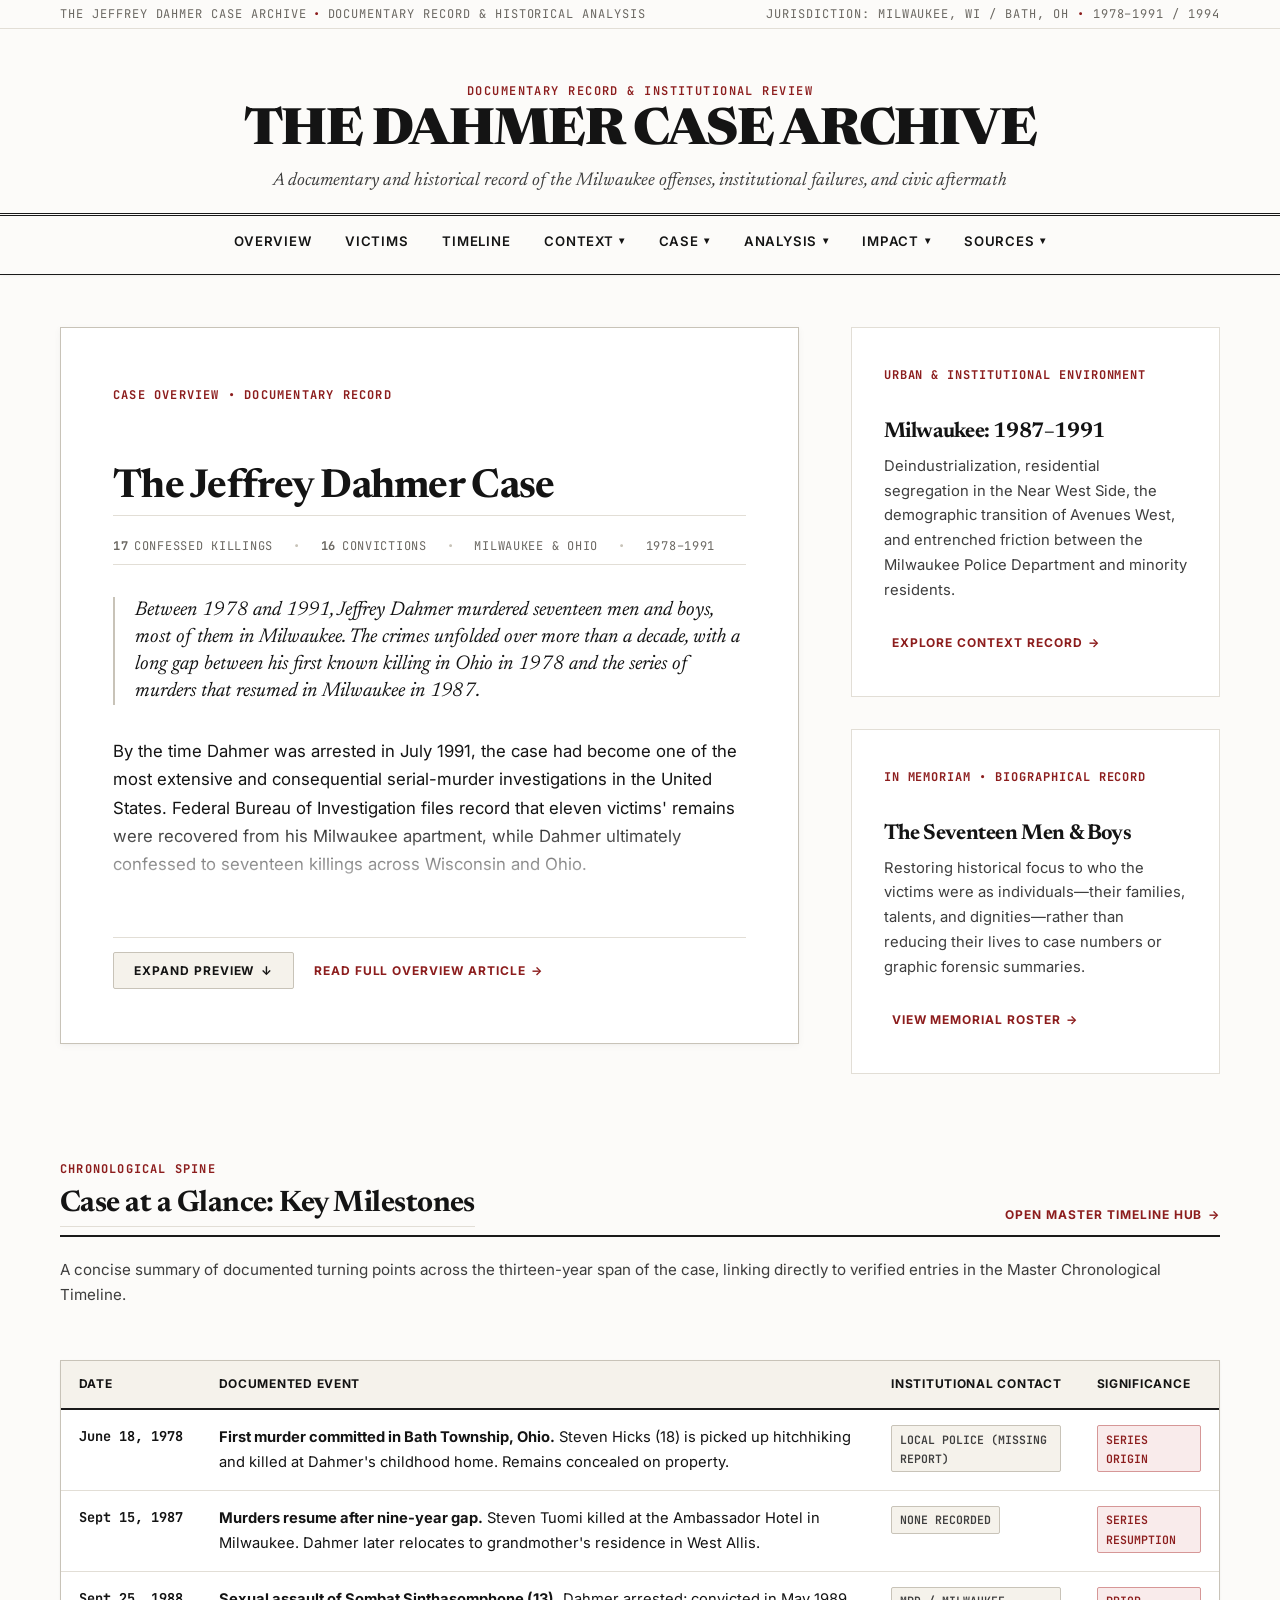
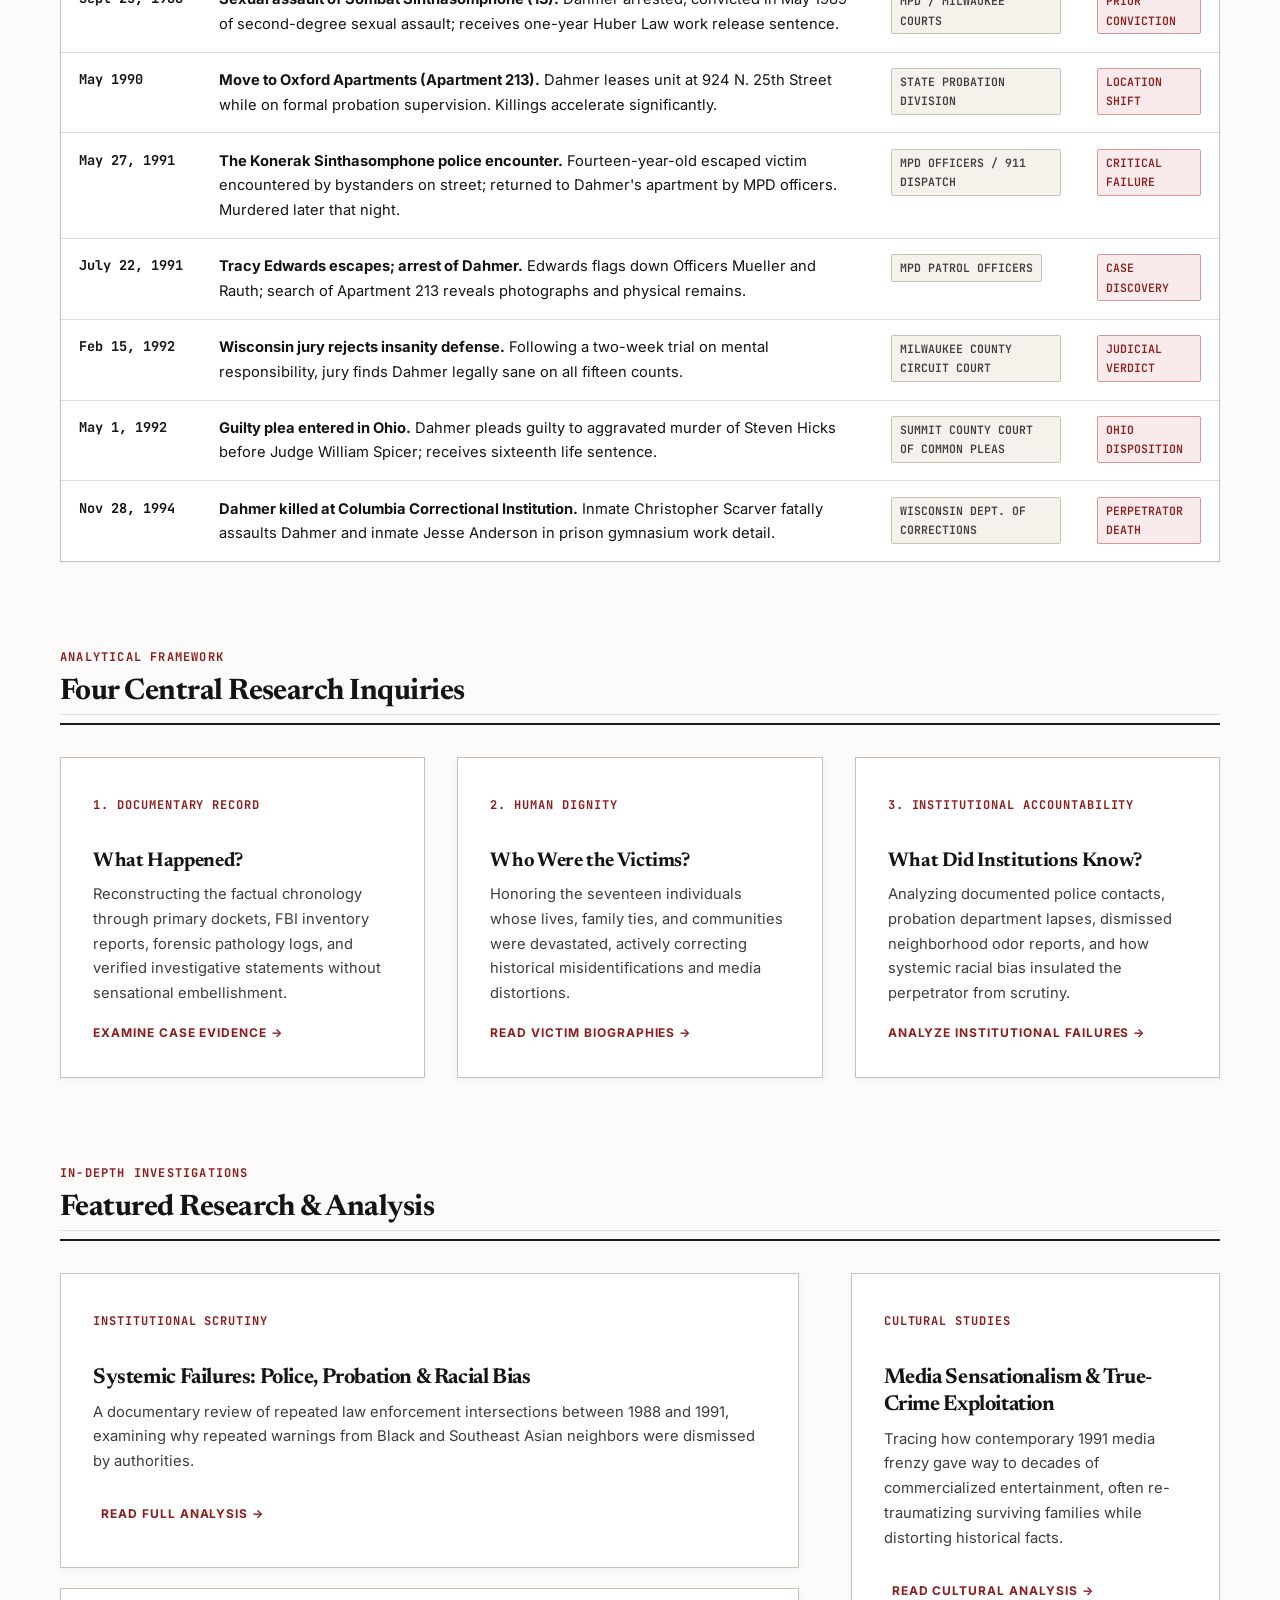
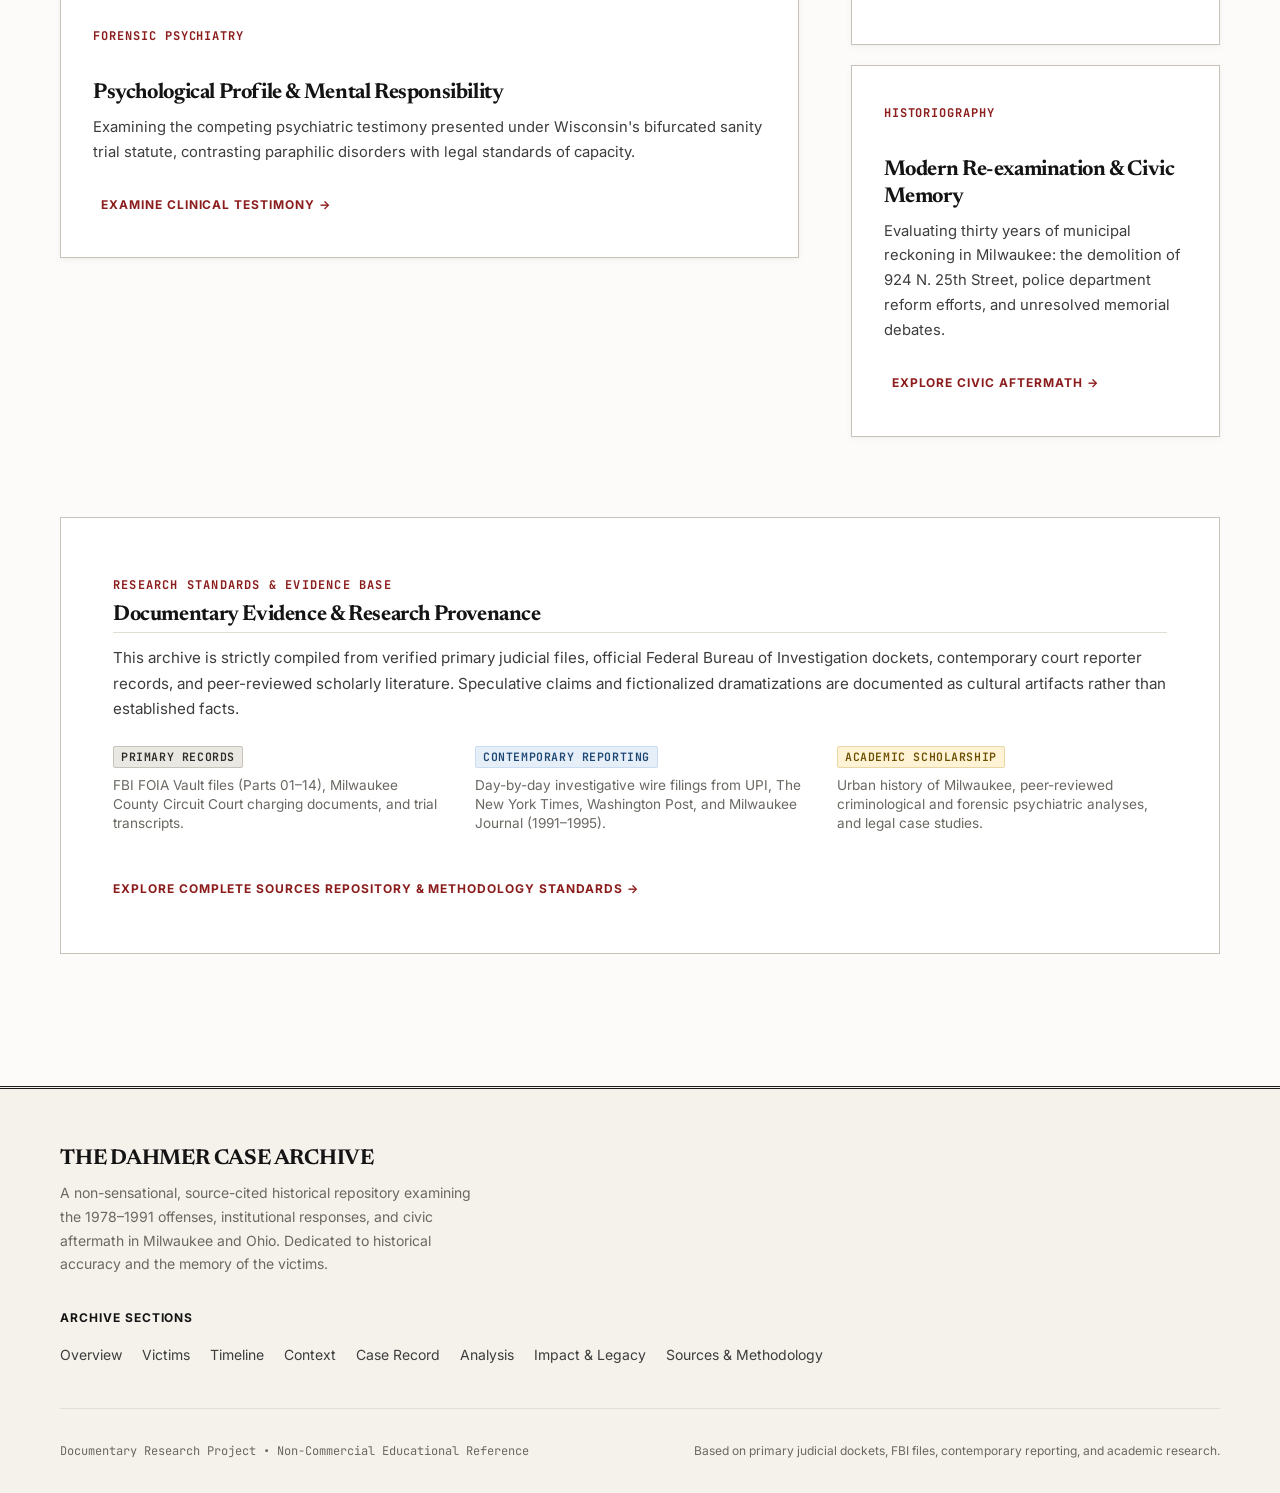
==== index.html @ 8132a860 "Initial commit: Reorganized Dahmer Case Archive (deduplicated assets, cleaned naming, standardized p" ====
<!DOCTYPE html>
<html lang="en">
<head>
  <meta charset="UTF-8">
  <meta name="viewport" content="width=device-width, initial-scale=1.0">
  <title>The Dahmer Case Archive — Documentary Record &amp; Historical Analysis</title>
  <meta name="description" content="A non-sensational, source-cited historical repository examining the 1978–1991 Jeffrey Dahmer offenses, institutional responses, and civic aftermath in Milwaukee and Ohio.">
  <link rel="preconnect" href="https://fonts.googleapis.com">
  <link rel="preconnect" href="https://fonts.gstatic.com" crossorigin>
  <link href="https://fonts.googleapis.com/css2?family=Inter:wght@400;500;600;700&family=JetBrains+Mono:wght@400;500;600&family=Newsreader:ital,opsz,wght@0,6..72,400;0,6..72,700;0,6..72,800;1,6..72,400;1,6..72,700&display=swap" rel="stylesheet">
  <link rel="stylesheet" href="assets/css/variables.css">
  <link rel="stylesheet" href="assets/css/base.css">
  <link rel="stylesheet" href="assets/css/layout.css">
  <link rel="stylesheet" href="assets/css/components.css">
</head>
<body>
  <!-- Skip to Main Content Link -->
  <a href="#main-content" class="skip-link">Skip to main content</a>

  <!-- Top Edition Bar -->
  <aside class="site-topbar" aria-label="Archive Edition Information">
    <div class="container site-topbar-inner">
      <div class="topbar-edition">
        <span>The Jeffrey Dahmer Case Archive</span>
        <span class="topbar-bullet" aria-hidden="true">•</span>
        <span>Documentary Record &amp; Historical Analysis</span>
      </div>
      <div class="topbar-meta">
        <span>Jurisdiction: Milwaukee, WI / Bath, OH</span>
        <span class="topbar-bullet" aria-hidden="true">•</span>
        <span>1978–1991 / 1994</span>
      </div>
    </div>
  </aside>

  <!-- Site Masthead -->
  <header class="site-masthead" role="banner">
    <div class="container masthead-inner">
      <div class="masthead-kicker">Documentary Record &amp; Institutional Review</div>
      <h1 class="masthead-title"><a href="index.html">The Dahmer Case Archive</a></h1>
      <p class="masthead-subtitle">A documentary and historical record of the Milwaukee offenses, institutional failures, and civic aftermath</p>
    </div>
  </header>

  <!-- Primary Sticky Header Navigation -->
  <div class="site-nav-wrapper">
    <div class="container site-nav-container">
      <button class="mobile-nav-toggle" aria-controls="primary-nav" aria-expanded="false" aria-label="Toggle Navigation Menu">
        <span class="toggle-icon" aria-hidden="true">☰</span>
        <span class="toggle-text">Menu</span>
      </button>

      <nav id="primary-nav" class="site-nav" aria-label="Primary Site Navigation">
        <ul class="nav-list" role="menubar">
          <li class="nav-item" role="none">
            <a href="overview.html" class="nav-link" role="menuitem">Overview</a>
          </li>
          <li class="nav-item" role="none">
            <a href="victims.html" class="nav-link" role="menuitem">Victims</a>
          </li>
          <li class="nav-item" role="none">
            <a href="timeline.html" class="nav-link" role="menuitem">Timeline</a>
          </li>
          <li class="nav-item" role="none">
            <a href="context.html" class="nav-link" role="menuitem" aria-haspopup="true">
              Context <span class="arrow-icon" aria-hidden="true">▾</span>
            </a>
            <ul class="dropdown-menu" role="menu" aria-label="Context Submenu">
              <li class="dropdown-item" role="none"><a href="context.html#milwaukee-context" role="menuitem">Milwaukee: 1987–1991</a></li>
              <li class="dropdown-item" role="none"><a href="context.html#early-life" role="menuitem">Early Life &amp; Background</a></li>
            </ul>
          </li>
          <li class="nav-item" role="none">
            <a href="case.html" class="nav-link" role="menuitem" aria-haspopup="true">
              Case <span class="arrow-icon" aria-hidden="true">▾</span>
            </a>
            <ul class="dropdown-menu" role="menu" aria-label="Case Submenu">
              <li class="dropdown-item" role="none"><a href="case.html#offense-series" role="menuitem">The Offense Series</a></li>
              <li class="dropdown-item" role="none"><a href="case.html#investigation-arrest" role="menuitem">Investigation &amp; Arrest</a></li>
              <li class="dropdown-item" role="none"><a href="case.html#trial-proceedings" role="menuitem">Trial &amp; Legal Proceedings</a></li>
            </ul>
          </li>
          <li class="nav-item" role="none">
            <a href="analysis.html" class="nav-link" role="menuitem" aria-haspopup="true">
              Analysis <span class="arrow-icon" aria-hidden="true">▾</span>
            </a>
            <ul class="dropdown-menu" role="menu" aria-label="Analysis Submenu">
              <li class="dropdown-item" role="none"><a href="analysis.html#systemic-failures" role="menuitem">Systemic Failures</a></li>
              <li class="dropdown-item" role="none"><a href="analysis.html#psychological-profile" role="menuitem">Psychological Profile &amp; Evaluation</a></li>
              <li class="dropdown-item" role="none"><a href="analysis.html#theories-motivations" role="menuitem">Theories &amp; Motivations</a></li>
            </ul>
          </li>
          <li class="nav-item" role="none">
            <a href="impact.html" class="nav-link" role="menuitem" aria-haspopup="true">
              Impact <span class="arrow-icon" aria-hidden="true">▾</span>
            </a>
            <ul class="dropdown-menu" role="menu" aria-label="Impact Submenu">
              <li class="dropdown-item" role="none"><a href="impact.html#community-impact" role="menuitem">Community &amp; Civic Impact</a></li>
              <li class="dropdown-item" role="none"><a href="impact.html#social-reform" role="menuitem">Social Impact &amp; Reform</a></li>
              <li class="dropdown-item" role="none"><a href="impact.html#media-portrayal" role="menuitem">Media &amp; Cultural Portrayal</a></li>
              <li class="dropdown-item" role="none"><a href="impact.html#modern-reexamination" role="menuitem">Modern Re-examination</a></li>
              <li class="dropdown-item" role="none"><a href="impact.html#full-conclusion" role="menuitem">Full Research Conclusion</a></li>
            </ul>
          </li>
          <li class="nav-item" role="none">
            <a href="sources.html" class="nav-link" role="menuitem" aria-haspopup="true">
              Sources <span class="arrow-icon" aria-hidden="true">▾</span>
            </a>
            <ul class="dropdown-menu" role="menu" aria-label="Sources Submenu">
              <li class="dropdown-item" role="none"><a href="sources.html#key-sources" role="menuitem">Key Sources &amp; Bibliography</a></li>
              <li class="dropdown-item" role="none"><a href="sources.html#methodology" role="menuitem">Methodology &amp; Standards</a></li>
            </ul>
          </li>
        </ul>
      </nav>
    </div>
  </div>

  <!-- Main Content -->
  <main id="main-content">
    <div class="container">
      
      <!-- Editorial Grid: Dominant Feature Card + Secondary Context & Victims -->
      <section class="editorial-grid" aria-labelledby="frontpage-feature-heading">
        
        <!-- Primary Feature: Expandable Overview Article -->
        <article class="feature-card overview-expandable">
          <header>
            <span class="feature-tag">Case Overview • Documentary Record</span>
            <h2 id="frontpage-feature-heading" class="feature-title">
              <a href="overview.html">The Jeffrey Dahmer Case</a>
            </h2>
            <div class="article-meta">
              <span class="article-meta-item"><strong>17</strong> Confessed Killings</span>
              <span class="meta-divider" aria-hidden="true">•</span>
              <span class="article-meta-item"><strong>16</strong> Convictions</span>
              <span class="meta-divider" aria-hidden="true">•</span>
              <span class="article-meta-item">Milwaukee &amp; Ohio</span>
              <span class="meta-divider" aria-hidden="true">•</span>
              <span class="article-meta-item">1978–1991</span>
            </div>
          </header>

          <div class="overview-preview-text" id="homepage-overview-text">
            <p class="lead-paragraph">
              Between 1978 and 1991, Jeffrey Dahmer murdered seventeen men and boys, most of them in Milwaukee. The crimes unfolded over more than a decade, with a long gap between his first known killing in Ohio in 1978 and the series of murders that resumed in Milwaukee in 1987.
            </p>
            <p>
              By the time Dahmer was arrested in July 1991, the case had become one of the most extensive and consequential serial-murder investigations in the United States. Federal Bureau of Investigation files record that eleven victims' remains were recovered from his Milwaukee apartment, while Dahmer ultimately confessed to seventeen killings across Wisconsin and Ohio.
            </p>
            <p>
              The case cannot be understood only through the crimes themselves. Many of Dahmer's victims were young men from marginalized communities, including a large proportion of Black victims, while others were Asian, white, Latino, and Native American. Many encounters occurred around Milwaukee's LGBTQ nightlife and public venues where Dahmer met potential victims. The historical record places the case squarely within a Milwaukee experiencing significant racial, economic, and geographic divisions, making questions of visibility, vulnerability, and municipal institutional response central to any serious examination.
            </p>
            <p>
              The case finally came to light on the night of July 22, 1991, when Tracy Edwards escaped from Dahmer's apartment with a handcuff attached to one wrist and flagged down Milwaukee police officers at approximately 11:30 p.m. Officers followed Edwards back to 924 North 25th Street, where they arrested Dahmer and discovered human remains and photographic evidence inside Apartment 213. Investigators soon learned that the material in the apartment was connected to a prolonged, multi-jurisdictional series of killings.
            </p>
            <p>
              What followed was far more than a routine criminal investigation. It exposed repeated previous police contacts, probation supervision oversights, unheeded neighborhood complaints, the catastrophic mishandling of fourteen-year-old Konerak Sinthasomphone, and the structural ways in which race, poverty, and sexuality shaped institutional response. This repository examines the documentary record beyond sensational headlines: the victims' biographies, the forensic chronology, Milwaukee's historical environment, the legal proceedings, documented psychiatric evaluations, systemic institutional failures, and decades of subsequent civic and cultural reassessment.
            </p>
            
            <div class="overview-fade-overlay" aria-hidden="true"></div>
          </div>

          <div class="expand-actions-bar">
            <button class="expand-toggle-btn" aria-expanded="false" aria-controls="homepage-overview-text">
              Expand preview <span aria-hidden="true">↓</span>
            </button>
            <a href="overview.html" class="read-more-link">
              Read full overview article <span aria-hidden="true">→</span>
            </a>
          </div>
        </article>

        <!-- Secondary Features Column -->
        <aside class="sidebar-editorial" aria-label="Secondary Research Features">
          <div style="display: flex; flex-direction: column; gap: var(--space-lg);">
            
            <!-- Secondary Card: Context -->
            <section class="card-secondary" aria-labelledby="card-context-heading">
              <div>
                <span class="card-kicker">Urban &amp; Institutional Environment</span>
                <h3 id="card-context-heading" class="card-title">
                  <a href="context.html#milwaukee-context">Milwaukee: 1987–1991</a>
                </h3>
                <p class="card-deck">
                  Deindustrialization, residential segregation in the Near West Side, the demographic transition of Avenues West, and entrenched friction between the Milwaukee Police Department and minority residents.
                </p>
              </div>
              <div>
                <a href="context.html#milwaukee-context" class="read-more-link">Explore Context Record <span aria-hidden="true">→</span></a>
              </div>
            </section>

            <!-- Secondary Card: Victims -->
            <section class="card-secondary" aria-labelledby="card-victims-heading">
              <div>
                <span class="card-kicker">In Memoriam • Biographical Record</span>
                <h3 id="card-victims-heading" class="card-title">
                  <a href="victims.html">The Seventeen Men &amp; Boys</a>
                </h3>
                <p class="card-deck">
                  Restoring historical focus to who the victims were as individuals—their families, talents, and dignities—rather than reducing their lives to case numbers or graphic forensic summaries.
                </p>
              </div>
              <div>
                <a href="victims.html" class="read-more-link">View Memorial Roster <span aria-hidden="true">→</span></a>
              </div>
            </section>

          </div>
        </aside>

      </section>

      <!-- Visual Chronology: Case at a Glance Summary Table -->
      <section aria-labelledby="case-glance-heading" style="margin-bottom: var(--space-2xl);">
        <div style="display: flex; justify-content: space-between; align-items: flex-end; flex-wrap: wrap; gap: var(--space-xs); border-bottom: 2px solid var(--border-dark); padding-bottom: var(--space-xs); margin-bottom: var(--space-md);">
          <div>
            <span class="editorial-kicker">Chronological Spine</span>
            <h2 id="case-glance-heading" style="margin: 0; font-size: var(--text-xl);">Case at a Glance: Key Milestones</h2>
          </div>
          <div>
            <a href="timeline.html" class="read-more-link" style="padding: 0;">Open Master Timeline Hub <span aria-hidden="true">→</span></a>
          </div>
        </div>

        <p class="text-secondary" style="font-size: 0.95rem; margin-bottom: var(--space-md);">
          A concise summary of documented turning points across the thirteen-year span of the case, linking directly to verified entries in the Master Chronological Timeline.
        </p>

        <div class="timeline-table-wrapper">
          <table class="timeline-table" aria-label="Key Case Milestones">
            <thead>
              <tr>
                <th scope="col" style="width: 140px;">Date</th>
                <th scope="col">Documented Event</th>
                <th scope="col" style="width: 200px;">Institutional Contact</th>
                <th scope="col" style="width: 140px;">Significance</th>
              </tr>
            </thead>
            <tbody>
              <tr class="timeline-row">
                <td class="timeline-date-col">June 18, 1978</td>
                <td>
                  <strong>First murder committed in Bath Township, Ohio.</strong> Steven Hicks (18) is picked up hitchhiking and killed at Dahmer's childhood home. Remains concealed on property.
                </td>
                <td><span class="timeline-contact-tag">Local Police (Missing Report)</span></td>
                <td><span class="timeline-significance-tag">Series Origin</span></td>
              </tr>
              <tr class="timeline-row">
                <td class="timeline-date-col">Sept 15, 1987</td>
                <td>
                  <strong>Murders resume after nine-year gap.</strong> Steven Tuomi killed at the Ambassador Hotel in Milwaukee. Dahmer later relocates to grandmother's residence in West Allis.
                </td>
                <td><span class="timeline-contact-tag">None Recorded</span></td>
                <td><span class="timeline-significance-tag">Series Resumption</span></td>
              </tr>
              <tr class="timeline-row">
                <td class="timeline-date-col">Sept 25, 1988</td>
                <td>
                  <strong>Sexual assault of Sombat Sinthasomphone (13).</strong> Dahmer arrested; convicted in May 1989 of second-degree sexual assault; receives one-year Huber Law work release sentence.
                </td>
                <td><span class="timeline-contact-tag">MPD / Milwaukee Courts</span></td>
                <td><span class="timeline-significance-tag">Prior Conviction</span></td>
              </tr>
              <tr class="timeline-row">
                <td class="timeline-date-col">May 1990</td>
                <td>
                  <strong>Move to Oxford Apartments (Apartment 213).</strong> Dahmer leases unit at 924 N. 25th Street while on formal probation supervision. Killings accelerate significantly.
                </td>
                <td><span class="timeline-contact-tag">State Probation Division</span></td>
                <td><span class="timeline-significance-tag">Location Shift</span></td>
              </tr>
              <tr class="timeline-row">
                <td class="timeline-date-col">May 27, 1991</td>
                <td>
                  <strong>The Konerak Sinthasomphone police encounter.</strong> Fourteen-year-old escaped victim encountered by bystanders on street; returned to Dahmer's apartment by MPD officers. Murdered later that night.
                </td>
                <td><span class="timeline-contact-tag">MPD Officers / 911 Dispatch</span></td>
                <td><span class="timeline-significance-tag">Critical Failure</span></td>
              </tr>
              <tr class="timeline-row">
                <td class="timeline-date-col">July 22, 1991</td>
                <td>
                  <strong>Tracy Edwards escapes; arrest of Dahmer.</strong> Edwards flags down Officers Mueller and Rauth; search of Apartment 213 reveals photographs and physical remains.
                </td>
                <td><span class="timeline-contact-tag">MPD Patrol Officers</span></td>
                <td><span class="timeline-significance-tag">Case Discovery</span></td>
              </tr>
              <tr class="timeline-row">
                <td class="timeline-date-col">Feb 15, 1992</td>
                <td>
                  <strong>Wisconsin jury rejects insanity defense.</strong> Following a two-week trial on mental responsibility, jury finds Dahmer legally sane on all fifteen counts.
                </td>
                <td><span class="timeline-contact-tag">Milwaukee County Circuit Court</span></td>
                <td><span class="timeline-significance-tag">Judicial Verdict</span></td>
              </tr>
              <tr class="timeline-row">
                <td class="timeline-date-col">May 1, 1992</td>
                <td>
                  <strong>Guilty plea entered in Ohio.</strong> Dahmer pleads guilty to aggravated murder of Steven Hicks before Judge William Spicer; receives sixteenth life sentence.
                </td>
                <td><span class="timeline-contact-tag">Summit County Court of Common Pleas</span></td>
                <td><span class="timeline-significance-tag">Ohio Disposition</span></td>
              </tr>
              <tr class="timeline-row">
                <td class="timeline-date-col">Nov 28, 1994</td>
                <td>
                  <strong>Dahmer killed at Columbia Correctional Institution.</strong> Inmate Christopher Scarver fatally assaults Dahmer and inmate Jesse Anderson in prison gymnasium work detail.
                </td>
                <td><span class="timeline-contact-tag">Wisconsin Dept. of Corrections</span></td>
                <td><span class="timeline-significance-tag">Perpetrator Death</span></td>
              </tr>
            </tbody>
          </table>
        </div>
      </section>

      <!-- Intellectual Framework: 4 Core Research Questions -->
      <section aria-labelledby="research-framework-heading" style="margin-bottom: var(--space-2xl);">
        <div style="border-bottom: 2px solid var(--border-dark); padding-bottom: var(--space-xs); margin-bottom: var(--space-lg);">
          <span class="editorial-kicker">Analytical Framework</span>
          <h2 id="research-framework-heading" style="margin: 0; font-size: var(--text-xl);">Four Central Research Inquiries</h2>
        </div>

        <div class="secondary-grid">
          
          <div class="feature-card" style="padding: var(--space-lg);">
            <span class="card-kicker">1. Documentary Record</span>
            <h3 class="card-title" style="font-size: 1.25rem;">What Happened?</h3>
            <p class="text-secondary" style="font-size: 0.92rem; line-height: var(--leading-normal); margin-bottom: var(--space-sm);">
              Reconstructing the factual chronology through primary dockets, FBI inventory reports, forensic pathology logs, and verified investigative statements without sensational embellishment.
            </p>
            <a href="case.html" class="read-more-link" style="padding: 0;">Examine Case Evidence →</a>
          </div>

          <div class="feature-card" style="padding: var(--space-lg);">
            <span class="card-kicker">2. Human Dignity</span>
            <h3 class="card-title" style="font-size: 1.25rem;">Who Were the Victims?</h3>
            <p class="text-secondary" style="font-size: 0.92rem; line-height: var(--leading-normal); margin-bottom: var(--space-sm);">
              Honoring the seventeen individuals whose lives, family ties, and communities were devastated, actively correcting historical misidentifications and media distortions.
            </p>
            <a href="victims.html" class="read-more-link" style="padding: 0;">Read Victim Biographies →</a>
          </div>

          <div class="feature-card" style="padding: var(--space-lg);">
            <span class="card-kicker">3. Institutional Accountability</span>
            <h3 class="card-title" style="font-size: 1.25rem;">What Did Institutions Know?</h3>
            <p class="text-secondary" style="font-size: 0.92rem; line-height: var(--leading-normal); margin-bottom: var(--space-sm);">
              Analyzing documented police contacts, probation department lapses, dismissed neighborhood odor reports, and how systemic racial bias insulated the perpetrator from scrutiny.
            </p>
            <a href="analysis.html#systemic-failures" class="read-more-link" style="padding: 0;">Analyze Institutional Failures →</a>
          </div>

        </div>
      </section>

      <!-- Featured Research Gateway: 4 Deep Research Areas -->
      <section aria-labelledby="featured-research-heading" style="margin-bottom: var(--space-2xl);">
        <div style="border-bottom: 2px solid var(--border-dark); padding-bottom: var(--space-xs); margin-bottom: var(--space-lg);">
          <span class="editorial-kicker">In-Depth Investigations</span>
          <h2 id="featured-research-heading" style="margin: 0; font-size: var(--text-xl);">Featured Research &amp; Analysis</h2>
        </div>

        <div class="editorial-grid" style="margin-bottom: 0;">
          
          <div style="display: flex; flex-direction: column; gap: var(--space-md);">
            <article class="feature-card" style="padding: var(--space-lg);">
              <span class="card-kicker">Institutional Scrutiny</span>
              <h3 class="card-title"><a href="analysis.html#systemic-failures">Systemic Failures: Police, Probation &amp; Racial Bias</a></h3>
              <p class="card-deck">
                A documentary review of repeated law enforcement intersections between 1988 and 1991, examining why repeated warnings from Black and Southeast Asian neighbors were dismissed by authorities.
              </p>
              <a href="analysis.html#systemic-failures" class="read-more-link">Read Full Analysis →</a>
            </article>

            <article class="feature-card" style="padding: var(--space-lg);">
              <span class="card-kicker">Forensic Psychiatry</span>
              <h3 class="card-title"><a href="analysis.html#psychological-profile">Psychological Profile &amp; Mental Responsibility</a></h3>
              <p class="card-deck">
                Examining the competing psychiatric testimony presented under Wisconsin's bifurcated sanity trial statute, contrasting paraphilic disorders with legal standards of capacity.
              </p>
              <a href="analysis.html#psychological-profile" class="read-more-link">Examine Clinical Testimony →</a>
            </article>
          </div>

          <div style="display: flex; flex-direction: column; gap: var(--space-md);">
            <article class="feature-card" style="padding: var(--space-lg);">
              <span class="card-kicker">Cultural Studies</span>
              <h3 class="card-title"><a href="impact.html#media-portrayal">Media Sensationalism &amp; True-Crime Exploitation</a></h3>
              <p class="card-deck">
                Tracing how contemporary 1991 media frenzy gave way to decades of commercialized entertainment, often re-traumatizing surviving families while distorting historical facts.
              </p>
              <a href="impact.html#media-portrayal" class="read-more-link">Read Cultural Analysis →</a>
            </article>

            <article class="feature-card" style="padding: var(--space-lg);">
              <span class="card-kicker">Historiography</span>
              <h3 class="card-title"><a href="impact.html#modern-reexamination">Modern Re-examination &amp; Civic Memory</a></h3>
              <p class="card-deck">
                Evaluating thirty years of municipal reckoning in Milwaukee: the demolition of 924 N. 25th Street, police department reform efforts, and unresolved memorial debates.
              </p>
              <a href="impact.html#modern-reexamination" class="read-more-link">Explore Civic Aftermath →</a>
            </article>
          </div>

        </div>
      </section>

      <!-- Research Sources & Methodology Intro -->
      <section aria-labelledby="sources-gateway-heading" style="background-color: var(--bg-card); border: 1px solid var(--border-medium); padding: var(--space-xl); margin-bottom: var(--space-xl);">
        <span class="editorial-kicker">Research Standards &amp; Evidence Base</span>
        <h2 id="sources-gateway-heading" style="margin-top: 0; font-size: var(--text-lg); margin-bottom: var(--space-sm);">Documentary Evidence &amp; Research Provenance</h2>
        <p class="text-secondary" style="font-size: 0.95rem; line-height: var(--leading-normal); margin-bottom: var(--space-md);">
          This archive is strictly compiled from verified primary judicial files, official Federal Bureau of Investigation dockets, contemporary court reporter records, and peer-reviewed scholarly literature. Speculative claims and fictionalized dramatizations are documented as cultural artifacts rather than established facts.
        </p>

        <div class="secondary-grid" style="margin-bottom: var(--space-md);">
          <div>
            <span class="badge-evidence badge-primary" style="margin-bottom: var(--space-xs);">Primary Records</span>
            <p style="font-size: 0.85rem; color: var(--text-muted); line-height: 1.4;">
              FBI FOIA Vault files (Parts 01–14), Milwaukee County Circuit Court charging documents, and trial transcripts.
            </p>
          </div>
          <div>
            <span class="badge-evidence badge-contemp" style="margin-bottom: var(--space-xs);">Contemporary Reporting</span>
            <p style="font-size: 0.85rem; color: var(--text-muted); line-height: 1.4;">
              Day-by-day investigative wire filings from UPI, The New York Times, Washington Post, and Milwaukee Journal (1991–1995).
            </p>
          </div>
          <div>
            <span class="badge-evidence badge-indirect" style="margin-bottom: var(--space-xs);">Academic Scholarship</span>
            <p style="font-size: 0.85rem; color: var(--text-muted); line-height: 1.4;">
              Urban history of Milwaukee, peer-reviewed criminological and forensic psychiatric analyses, and legal case studies.
            </p>
          </div>
        </div>

        <a href="sources.html" class="read-more-link" style="padding: 0;">Explore Complete Sources Repository &amp; Methodology Standards →</a>
      </section>

    </div>
  </main>

  <!-- Broadsheet Editorial Footer -->
  <footer class="site-footer" role="contentinfo">
    <div class="container footer-inner">
      <div class="footer-top">
        <div class="footer-brand">
          <div class="footer-brand-title">The Dahmer Case Archive</div>
          <p class="footer-brand-desc">
            A non-sensational, source-cited historical repository examining the 1978–1991 offenses, institutional responses, and civic aftermath in Milwaukee and Ohio. Dedicated to historical accuracy and the memory of the victims.
          </p>
        </div>
        <div class="footer-nav-group">
          <div class="footer-nav-title">Archive Sections</div>
          <ul class="footer-nav">
            <li><a href="overview.html">Overview</a></li>
            <li><a href="victims.html">Victims</a></li>
            <li><a href="timeline.html">Timeline</a></li>
            <li><a href="context.html">Context</a></li>
            <li><a href="case.html">Case Record</a></li>
            <li><a href="analysis.html">Analysis</a></li>
            <li><a href="impact.html">Impact &amp; Legacy</a></li>
            <li><a href="sources.html">Sources &amp; Methodology</a></li>
          </ul>
        </div>
      </div>
      <div class="footer-bottom">
        <div class="footer-copyright">
          <span>Documentary Research Project • Non-Commercial Educational Reference</span>
        </div>
        <div class="footer-meta">
          <span>Based on primary judicial dockets, FBI files, contemporary reporting, and academic research.</span>
        </div>
      </div>
    </div>
  </footer>

  <!-- Scripts -->
  <script src="assets/js/nav.js"></script>
  <script src="assets/js/expander.js"></script>
</body>
</html>
---- assets/css/variables.css ----
/* ==========================================================================
   THE DAHMER CASE ARCHIVE — DESIGN SYSTEM TOKENS
   File: assets/css/variables.css
   Version: 2.0 (Master Design Specification)
   ========================================================================== */

:root {
  /* --- Editorial Broadsheet Palette --- */
  --bg-primary: #FCFBF9;        /* Warm editorial off-white / newsprint */
  --bg-card: #FFFFFF;           /* Pure white card container */
  --bg-subtle: #F5F2EB;         /* Subtle paper tint for callouts & headers */
  --bg-tint: #EFECE3;           /* Slightly darker paper tint for hover/active */
  --bg-dark: #1A1A1A;           /* Deep charcoal/black for dark containers */
  
  --text-primary: #141414;      /* Deep black-charcoal for high-contrast reading */
  --text-secondary: #3D3D3D;    /* Neutral dark grey for subheads & body variant */
  --text-muted: #6B6862;        /* Muted stone grey for dates, metadata, & footnotes */
  --text-inverse: #FCFBF9;      /* Inverted off-white text on dark backgrounds */
  
  /* --- Hairlines & Editorial Rules --- */
  --border-light: #E2DED6;       /* Crisp hairline separator */
  --border-medium: #C8C3B8;      /* Structural box borders */
  --border-dark: #1A1A1A;        /* Bold broadsheet rules (masthead, subheads) */
  --border-hairline: #EDEAE2;    /* Ultra-subtle inner borders */
  
  /* --- Editorial Accents (Restrained Vermilion / Crimson) --- */
  --accent-red: #8C1D1D;         /* Primary editorial red (active tab, quotes, tags) */
  --accent-red-hover: #A82424;   /* Hover red */
  --accent-red-subtle: #F9EBEB;  /* Background wash for alerts & table row highlights */
  --accent-red-border: #D69797;  /* Soft border for highlight panels */

  /* --- Evidence Classification Badges --- */
  --badge-primary-bg: #EAE8E2;
  --badge-primary-text: #2C2A26;
  --badge-direct-bg: #E3EDE4;
  --badge-direct-text: #1E4E24;
  --badge-indirect-bg: #FFF3D6;
  --badge-indirect-text: #6B4E00;
  --badge-contemp-bg: #E6EEF8;
  --badge-contemp-text: #1B4573;
  --badge-later-bg: #F0E8F5;
  --badge-later-text: #4D2668;
  --badge-disputed-bg: #FBE6E6;
  --badge-disputed-text: #8C1D1D;

  /* --- Typography Stacks --- */
  --font-serif: "Newsreader", "Source Serif 4", "Georgia", "Cambria", "Times New Roman", serif;
  --font-sans: "Inter", -apple-system, BlinkMacSystemFont, "Segoe UI", Roboto, "Helvetica Neue", Arial, sans-serif;
  --font-mono: "JetBrains Mono", "SF Mono", Consolas, "Courier New", monospace;

  /* --- Typography Sizes & Line Heights --- */
  --text-xs: 0.75rem;    /* 12px */
  --text-sm: 0.875rem;   /* 14px */
  --text-base: 1.05rem;  /* 16.8px - ideal body prose */
  --text-md: 1.15rem;    /* 18.4px */
  --text-lg: 1.35rem;    /* 21.6px - h3 */
  --text-xl: 1.85rem;    /* 29.6px - h2 */
  --text-2xl: 2.5rem;    /* 40px - h1 */
  --text-3xl: 3.2rem;    /* 51px - Masthead title */

  --leading-tight: 1.18;
  --leading-snug: 1.35;
  --leading-normal: 1.68;
  --leading-loose: 1.85;

  /* --- Sizing & Responsive Containers --- */
  --max-width-page: 1200px;
  --max-width-wide: 1040px;
  --max-width-article: 780px;   /* 65–75 characters per line for optimal readability */
  --header-height: 52px;

  /* --- Spacing Scale --- */
  --space-2xs: 0.25rem;  /* 4px */
  --space-xs: 0.5rem;    /* 8px */
  --space-sm: 0.75rem;   /* 12px */
  --space-md: 1.25rem;   /* 20px */
  --space-lg: 2rem;      /* 32px */
  --space-xl: 3.25rem;   /* 52px */
  --space-2xl: 5rem;     /* 80px */

  /* --- Elevation & Shadows --- */
  --shadow-subtle: 0 1px 3px rgba(0, 0, 0, 0.03), 0 1px 2px rgba(0, 0, 0, 0.02);
  --shadow-card: 0 2px 8px rgba(0, 0, 0, 0.04), 0 1px 3px rgba(0, 0, 0, 0.02);
  --shadow-dropdown: 0 6px 18px rgba(0, 0, 0, 0.08), 0 2px 6px rgba(0, 0, 0, 0.04);

  /* --- Transitions --- */
  --transition-fast: 0.15s ease;
  --transition-smooth: 0.25s cubic-bezier(0.16, 1, 0.3, 1);
}
---- assets/css/base.css ----
/* ==========================================================================
   THE DAHMER CASE ARCHIVE — BASE & TYPOGRAPHY STYLES
   File: assets/css/base.css
   Version: 2.0 (Master Design Specification)
   ========================================================================== */

*, *::before, *::after {
  box-sizing: border-box;
  margin: 0;
  padding: 0;
}

html {
  font-size: 16px;
  scroll-behavior: smooth;
  scroll-padding-top: calc(var(--header-height) + 1.75rem);
  -webkit-text-size-adjust: 100%;
}

body {
  background-color: var(--bg-primary);
  color: var(--text-primary);
  font-family: var(--font-sans);
  line-height: var(--leading-normal);
  font-weight: 400;
  min-height: 100vh;
  display: flex;
  flex-direction: column;
  text-rendering: optimizeLegibility;
  -webkit-font-smoothing: antialiased;
  -moz-osx-font-smoothing: grayscale;
}

/* --- Selection --- */
::selection {
  background-color: var(--accent-red-subtle);
  color: var(--accent-red);
}

/* --- Links --- */
a {
  color: var(--text-primary);
  text-decoration: underline;
  text-decoration-thickness: 1px;
  text-underline-offset: 3px;
  transition: color var(--transition-fast), text-decoration-color var(--transition-fast);
}

a:hover {
  color: var(--accent-red);
  text-decoration-color: var(--accent-red);
}

/* --- Typography Hierarchy --- */
h1, h2, h3, h4, h5, h6 {
  font-family: var(--font-serif);
  font-weight: 700;
  line-height: var(--leading-tight);
  color: var(--text-primary);
  letter-spacing: -0.018em;
}

h1 {
  font-size: var(--text-2xl);
  margin-bottom: var(--space-md);
}

h2 {
  font-size: var(--text-xl);
  margin-top: var(--space-xl);
  margin-bottom: var(--space-sm);
  padding-bottom: var(--space-2xs);
  border-bottom: 1px solid var(--border-light);
}

h3 {
  font-size: var(--text-lg);
  margin-top: var(--space-lg);
  margin-bottom: var(--space-xs);
}

h4 {
  font-family: var(--font-sans);
  font-size: var(--text-sm);
  font-weight: 700;
  text-transform: uppercase;
  letter-spacing: 0.06em;
  color: var(--text-secondary);
  margin-top: var(--space-md);
  margin-bottom: var(--space-2xs);
}

p {
  margin-bottom: 1.35rem;
  color: var(--text-primary);
  font-size: var(--text-base);
  line-height: var(--leading-normal);
}

/* --- Lists --- */
ul, ol {
  margin-bottom: 1.35rem;
  padding-left: 1.5rem;
  font-size: var(--text-base);
}

li {
  margin-bottom: 0.5rem;
  line-height: var(--leading-normal);
}

/* --- Inline Code & Monospace --- */
code, kbd, samp {
  font-family: var(--font-mono);
  font-size: 0.88em;
  background-color: var(--bg-subtle);
  border: 1px solid var(--border-light);
  padding: 0.15em 0.35em;
  border-radius: 2px;
}

pre {
  font-family: var(--font-mono);
  font-size: 0.85rem;
  background-color: var(--bg-card);
  border: 1px solid var(--border-light);
  padding: var(--space-md);
  overflow-x: auto;
  line-height: 1.5;
  margin-bottom: 1.5rem;
}

/* --- Container Classes --- */
.container {
  width: 100%;
  max-width: var(--max-width-page);
  margin-left: auto;
  margin-right: auto;
  padding-left: var(--space-md);
  padding-right: var(--space-md);
}

.article-container {
  width: 100%;
  max-width: var(--max-width-article);
  margin-left: auto;
  margin-right: auto;
}

.wide-container {
  width: 100%;
  max-width: var(--max-width-wide);
  margin-left: auto;
  margin-right: auto;
}

/* --- Utility Classes --- */
.text-muted { color: var(--text-muted); }
.text-secondary { color: var(--text-secondary); }
.text-serif { font-family: var(--font-serif); }
.text-sans { font-family: var(--font-sans); }
.font-mono { font-family: var(--font-mono); }
.text-center { text-align: center; }
.text-right { text-align: right; }
.uppercase { text-transform: uppercase; letter-spacing: 0.06em; }
.hidden { display: none !important; }
---- assets/css/layout.css ----
/* ==========================================================================
   THE DAHMER CASE ARCHIVE — LAYOUT & NAVIGATION STYLES
   File: assets/css/layout.css
   Version: 2.0 (Master Design Specification)
   ========================================================================== */

/* --- Accessibility: Skip to Content --- */
.skip-link {
  position: absolute;
  top: -100px;
  left: 1rem;
  background-color: var(--bg-dark);
  color: var(--text-inverse);
  padding: 0.6rem 1.2rem;
  font-family: var(--font-sans);
  font-size: var(--text-sm);
  font-weight: 600;
  text-decoration: none;
  z-index: 9999;
  border-radius: 2px;
  transition: top var(--transition-fast);
}

.skip-link:focus {
  top: 1rem;
  outline: 2px solid var(--accent-red);
}

/* --- Top Edition Bar --- */
.site-topbar {
  background-color: var(--bg-primary);
  border-bottom: 1px solid var(--border-light);
  padding: var(--space-2xs) 0;
  font-family: var(--font-mono);
  font-size: var(--text-xs);
  color: var(--text-muted);
  text-transform: uppercase;
  letter-spacing: 0.08em;
}

.site-topbar-inner {
  display: flex;
  justify-content: space-between;
  align-items: center;
  flex-wrap: wrap;
  gap: var(--space-xs);
}

.topbar-edition {
  display: inline-flex;
  align-items: center;
  gap: 0.4rem;
}

.topbar-bullet {
  color: var(--accent-red);
}

.topbar-meta {
  color: var(--text-muted);
}

/* --- Masthead --- */
.site-masthead {
  padding: var(--space-xl) 0 var(--space-md) 0;
  text-align: center;
  background-color: var(--bg-primary);
  border-bottom: 3px double var(--border-dark);
}

.masthead-inner {
  max-width: var(--max-width-page);
  margin: 0 auto;
}

.masthead-kicker {
  font-family: var(--font-mono);
  font-size: var(--text-xs);
  text-transform: uppercase;
  letter-spacing: 0.12em;
  color: var(--accent-red);
  font-weight: 600;
  margin-bottom: var(--space-2xs);
}

.masthead-title {
  font-family: var(--font-serif);
  font-size: var(--text-3xl);
  font-weight: 800;
  letter-spacing: -0.025em;
  line-height: 1.08;
  text-transform: uppercase;
  margin-bottom: var(--space-xs);
}

.masthead-title a {
  text-decoration: none;
  color: var(--text-primary);
  transition: color var(--transition-fast);
}

.masthead-title a:hover {
  color: var(--accent-red);
}

.masthead-subtitle {
  font-family: var(--font-serif);
  font-style: italic;
  font-size: var(--text-md);
  color: var(--text-secondary);
  max-width: 820px;
  margin: 0 auto;
  line-height: var(--leading-snug);
}

/* --- Primary Sticky Header Navigation --- */
.site-nav-wrapper {
  background-color: var(--bg-primary);
  border-bottom: 1px solid var(--border-dark);
  position: sticky;
  top: 0;
  z-index: 1000;
  box-shadow: var(--shadow-subtle);
  transition: background-color var(--transition-fast);
}

.site-nav-container {
  display: flex;
  align-items: center;
  justify-content: space-between;
  position: relative;
}

.site-nav {
  display: flex;
  align-items: center;
  justify-content: center;
  width: 100%;
}

.nav-list {
  display: flex;
  list-style: none;
  margin: 0;
  padding: 0;
  flex-wrap: wrap;
  justify-content: center;
}

.nav-item {
  position: relative;
}

.nav-link {
  display: inline-flex;
  align-items: center;
  gap: 0.35rem;
  padding: 0.85rem 1.05rem;
  font-family: var(--font-sans);
  font-size: 0.825rem;
  font-weight: 600;
  text-transform: uppercase;
  letter-spacing: 0.06em;
  text-decoration: none;
  color: var(--text-primary);
  white-space: nowrap;
  transition: color var(--transition-fast), background-color var(--transition-fast);
  position: relative;
}

.nav-link:hover,
.nav-item:hover > .nav-link,
.nav-item:focus-within > .nav-link {
  color: var(--accent-red);
}

.nav-link.active {
  color: var(--accent-red);
  box-shadow: inset 0 -2px 0 var(--accent-red);
}

.arrow-icon {
  font-size: 0.65rem;
  transition: transform var(--transition-smooth);
  display: inline-block;
}

.nav-item:hover .arrow-icon,
.nav-item:focus-within .arrow-icon,
.nav-item.is-open .arrow-icon {
  transform: rotate(180deg);
}

/* --- Dropdown Menus (Desktop) --- */
.dropdown-menu {
  display: none;
  position: absolute;
  top: 100%;
  left: 0;
  min-width: 270px;
  background-color: var(--bg-card);
  border: 1px solid var(--border-medium);
  box-shadow: var(--shadow-dropdown);
  list-style: none;
  padding: 0.4rem 0;
  z-index: 1000;
  opacity: 0;
  transform: translateY(4px);
  pointer-events: none;
  transition: opacity var(--transition-fast), transform var(--transition-fast);
}

.nav-item:hover .dropdown-menu,
.nav-item:focus-within .dropdown-menu,
.nav-item.is-open .dropdown-menu {
  display: block;
  opacity: 1;
  transform: translateY(0);
  pointer-events: auto;
}

.dropdown-item a {
  display: block;
  padding: 0.65rem 1.25rem;
  font-family: var(--font-sans);
  font-size: var(--text-sm);
  font-weight: 500;
  text-decoration: none;
  color: var(--text-secondary);
  border-bottom: 1px solid var(--border-hairline);
  line-height: 1.35;
  transition: all var(--transition-fast);
}

.dropdown-item:last-child a {
  border-bottom: none;
}

.dropdown-item a:hover,
.dropdown-item a:focus {
  background-color: var(--bg-subtle);
  color: var(--accent-red);
  padding-left: 1.5rem;
  outline: none;
}

.dropdown-item a.active {
  color: var(--accent-red);
  font-weight: 600;
  border-left: 3px solid var(--accent-red);
  background-color: var(--bg-subtle);
}

/* --- Mobile Navigation Toggle --- */
.mobile-nav-toggle {
  display: none;
  background: var(--bg-card);
  border: 1px solid var(--border-medium);
  padding: 0.5rem 0.85rem;
  font-family: var(--font-sans);
  font-size: var(--text-xs);
  font-weight: 700;
  text-transform: uppercase;
  letter-spacing: 0.08em;
  color: var(--text-primary);
  cursor: pointer;
  border-radius: 2px;
  align-items: center;
  gap: 0.5rem;
  margin: 0.5rem 0;
  transition: all var(--transition-fast);
}

.mobile-nav-toggle:hover {
  border-color: var(--accent-red);
  color: var(--accent-red);
}

.mobile-nav-toggle:focus {
  outline: 2px solid var(--accent-red);
}

.toggle-icon {
  display: inline-block;
  font-size: 1rem;
  line-height: 1;
}

/* --- Main Content Area --- */
main#main-content {
  flex: 1;
  padding: var(--space-xl) 0 var(--space-2xl) 0;
}

/* --- Broadsheet Editorial Grids --- */
.editorial-grid {
  display: grid;
  grid-template-columns: 2fr 1fr;
  gap: var(--space-xl);
  margin-bottom: var(--space-2xl);
  align-items: start;
}

.secondary-grid {
  display: grid;
  grid-template-columns: repeat(3, 1fr);
  gap: var(--space-lg);
  margin-bottom: var(--space-2xl);
}

.two-col-layout {
  display: grid;
  grid-template-columns: 1fr 1fr;
  gap: var(--space-xl);
  margin: var(--space-xl) 0;
}

/* Column hairline divider */
.with-hairline-right {
  border-right: 1px solid var(--border-light);
  padding-right: var(--space-xl);
}

/* --- Site Footer --- */
.site-footer {
  margin-top: auto;
  border-top: 3px double var(--border-dark);
  background-color: var(--bg-subtle);
  padding: var(--space-xl) 0 var(--space-lg) 0;
  font-size: var(--text-sm);
  color: var(--text-secondary);
}

.footer-inner {
  display: flex;
  flex-direction: column;
  gap: var(--space-lg);
}

.footer-top {
  display: flex;
  justify-content: space-between;
  align-items: flex-start;
  flex-wrap: wrap;
  gap: var(--space-lg);
  border-bottom: 1px solid var(--border-light);
  padding-bottom: var(--space-lg);
}

.footer-brand {
  max-width: 420px;
}

.footer-brand-title {
  font-family: var(--font-serif);
  font-size: var(--text-lg);
  font-weight: 700;
  text-transform: uppercase;
  letter-spacing: -0.01em;
  margin-bottom: var(--space-2xs);
  color: var(--text-primary);
}

.footer-brand-desc {
  font-size: var(--text-sm);
  color: var(--text-muted);
  line-height: var(--leading-normal);
  margin-bottom: 0;
}

.footer-nav-group {
  display: flex;
  flex-direction: column;
  gap: var(--space-xs);
}

.footer-nav-title {
  font-family: var(--font-sans);
  font-size: var(--text-xs);
  font-weight: 700;
  text-transform: uppercase;
  letter-spacing: 0.08em;
  color: var(--text-primary);
  margin-bottom: var(--space-2xs);
}

.footer-nav {
  display: flex;
  flex-wrap: wrap;
  gap: var(--space-xs) var(--space-md);
  list-style: none;
  padding: 0;
  margin: 0;
}

.footer-nav a {
  color: var(--text-secondary);
  text-decoration: none;
  font-size: var(--text-sm);
  transition: color var(--transition-fast);
}

.footer-nav a:hover {
  color: var(--accent-red);
  text-decoration: underline;
}

.footer-bottom {
  display: flex;
  justify-content: space-between;
  align-items: center;
  flex-wrap: wrap;
  gap: var(--space-md);
  font-size: var(--text-xs);
  color: var(--text-muted);
}

.footer-copyright {
  font-family: var(--font-mono);
}

/* --- Responsive Breakpoints --- */
@media (max-width: 960px) {
  .site-topbar-inner {
    flex-direction: column;
    align-items: flex-start;
  }

  .editorial-grid {
    grid-template-columns: 1fr;
    gap: var(--space-lg);
  }

  .with-hairline-right {
    border-right: none;
    padding-right: 0;
    border-bottom: 1px solid var(--border-light);
    padding-bottom: var(--space-lg);
  }

  .secondary-grid {
    grid-template-columns: repeat(2, 1fr);
  }
}

@media (max-width: 860px) {
  .site-masthead {
    padding: var(--space-lg) 0 var(--space-sm) 0;
  }

  .masthead-title {
    font-size: 2.15rem;
  }

  .masthead-subtitle {
    font-size: 0.95rem;
    padding: 0 var(--space-sm);
  }

  .site-nav-container {
    padding-top: 0.25rem;
    padding-bottom: 0.25rem;
  }

  .mobile-nav-toggle {
    display: inline-flex;
    margin: 0.5rem auto;
  }

  .site-nav {
    display: none;
    width: 100%;
    padding-bottom: var(--space-md);
  }

  .site-nav.is-open {
    display: block;
  }

  .nav-list {
    flex-direction: column;
    width: 100%;
    align-items: stretch;
    border-top: 1px solid var(--border-light);
  }

  .nav-item {
    width: 100%;
    border-bottom: 1px solid var(--border-hairline);
  }

  .nav-link {
    width: 100%;
    display: flex;
    justify-content: space-between;
    padding: 0.85rem 1rem;
    font-size: 0.85rem;
  }

  .nav-link.active {
    box-shadow: none;
    border-left: 3px solid var(--accent-red);
    background-color: var(--bg-subtle);
  }

  .dropdown-menu {
    position: static;
    display: none;
    box-shadow: none;
    border: none;
    background-color: var(--bg-subtle);
    padding: 0;
    margin: 0;
    opacity: 1;
    transform: none;
    pointer-events: auto;
  }

  .nav-item.is-open .dropdown-menu {
    display: block;
  }

  .dropdown-item a {
    padding: 0.65rem 1.25rem 0.65rem 2rem;
    font-size: 0.825rem;
    background-color: var(--bg-tint);
    border-bottom: 1px solid var(--border-light);
  }

  .two-col-layout {
    grid-template-columns: 1fr;
  }

  .secondary-grid {
    grid-template-columns: 1fr;
  }

  .footer-top {
    flex-direction: column;
  }
}

@media (max-width: 480px) {
  .masthead-title {
    font-size: 1.75rem;
  }

  .site-topbar {
    font-size: 0.7rem;
  }

  .footer-bottom {
    flex-direction: column;
    align-items: flex-start;
  }
}
---- assets/css/components.css ----
/* ==========================================================================
   THE DAHMER CASE ARCHIVE — UI COMPONENTS & DATA STYLES
   File: assets/css/components.css
   Version: 2.0 (Master Design Specification)
   ========================================================================== */

/* --- Editorial Lead & Byline --- */
.editorial-kicker {
  display: inline-block;
  font-family: var(--font-mono);
  font-size: var(--text-xs);
  font-weight: 700;
  text-transform: uppercase;
  letter-spacing: 0.1em;
  color: var(--accent-red);
  margin-bottom: var(--space-xs);
}

.lead-paragraph {
  font-family: var(--font-serif);
  font-size: 1.25rem;
  line-height: var(--leading-snug);
  color: var(--text-primary);
  margin-bottom: var(--space-lg);
  font-style: italic;
  border-left: 2px solid var(--border-medium);
  padding-left: var(--space-md);
}

.article-meta {
  display: flex;
  align-items: center;
  flex-wrap: wrap;
  gap: var(--space-sm) var(--space-md);
  font-family: var(--font-mono);
  font-size: var(--text-xs);
  color: var(--text-muted);
  text-transform: uppercase;
  letter-spacing: 0.06em;
  padding-bottom: var(--space-xs);
  margin-bottom: var(--space-lg);
  border-bottom: 1px solid var(--border-light);
}

.article-meta-item {
  display: inline-flex;
  align-items: center;
  gap: 0.35rem;
}

.meta-divider {
  color: var(--border-medium);
}

/* --- Evidence Classification Badges --- */
.badge-evidence {
  display: inline-block;
  font-family: var(--font-mono);
  font-size: 0.72rem;
  font-weight: 600;
  text-transform: uppercase;
  letter-spacing: 0.05em;
  padding: 0.15rem 0.45rem;
  border-radius: 2px;
  line-height: 1.25;
  white-space: nowrap;
}

.badge-primary {
  background-color: var(--badge-primary-bg);
  color: var(--badge-primary-text);
  border: 1px solid var(--border-medium);
}

.badge-direct {
  background-color: var(--badge-direct-bg);
  color: var(--badge-direct-text);
  border: 1px solid #C4DEC7;
}

.badge-indirect {
  background-color: var(--badge-indirect-bg);
  color: var(--badge-indirect-text);
  border: 1px solid #E8D6A4;
}

.badge-contemp {
  background-color: var(--badge-contemp-bg);
  color: var(--badge-contemp-text);
  border: 1px solid #C9DCF2;
}

.badge-later {
  background-color: var(--badge-later-bg);
  color: var(--badge-later-text);
  border: 1px solid #DDCDE6;
}

.badge-disputed {
  background-color: var(--badge-disputed-bg);
  color: var(--badge-disputed-text);
  border: 1px solid #EAB6B6;
}

/* Badge Legend Container */
.badge-legend {
  display: flex;
  flex-wrap: wrap;
  gap: var(--space-xs) var(--space-sm);
  background-color: var(--bg-subtle);
  border: 1px solid var(--border-light);
  padding: var(--space-sm) var(--space-md);
  margin-bottom: var(--space-lg);
  font-size: var(--text-xs);
  align-items: center;
}

.badge-legend-title {
  font-family: var(--font-sans);
  font-weight: 700;
  text-transform: uppercase;
  letter-spacing: 0.05em;
  color: var(--text-primary);
  margin-right: var(--space-xs);
}

/* --- Callouts & Pull Quotes --- */
.editorial-callout {
  border-left: 3px solid var(--accent-red);
  background-color: var(--bg-subtle);
  padding: var(--space-md) var(--space-lg);
  margin: var(--space-lg) 0;
  font-size: 0.98rem;
}

.editorial-callout p:last-child {
  margin-bottom: 0;
}

.callout-title {
  font-family: var(--font-sans);
  font-size: var(--text-xs);
  font-weight: 700;
  text-transform: uppercase;
  letter-spacing: 0.08em;
  color: var(--accent-red);
  margin-bottom: var(--space-xs);
}

.pull-quote {
  font-family: var(--font-serif);
  font-size: 1.35rem;
  font-style: italic;
  line-height: 1.45;
  margin: var(--space-xl) 0;
  padding: var(--space-sm) 0 var(--space-sm) var(--space-lg);
  border-left: 4px solid var(--accent-red);
  color: var(--text-primary);
  background-color: transparent;
}

.pull-quote cite {
  display: block;
  font-family: var(--font-sans);
  font-size: var(--text-xs);
  font-style: normal;
  text-transform: uppercase;
  letter-spacing: 0.06em;
  color: var(--text-muted);
  margin-top: var(--space-xs);
}

/* --- Feature Cards & Homepage Modules --- */
.feature-card {
  background-color: var(--bg-card);
  border: 1px solid var(--border-medium);
  padding: var(--space-xl);
  box-shadow: var(--shadow-card);
  position: relative;
}

.feature-tag {
  font-family: var(--font-mono);
  font-size: var(--text-xs);
  font-weight: 700;
  text-transform: uppercase;
  letter-spacing: 0.1em;
  color: var(--accent-red);
  margin-bottom: var(--space-xs);
  display: inline-block;
}

.feature-title {
  font-family: var(--font-serif);
  font-size: var(--text-2xl);
  line-height: 1.15;
  margin-bottom: var(--space-md);
}

.feature-title a {
  text-decoration: none;
  color: var(--text-primary);
  transition: color var(--transition-fast);
}

.feature-title a:hover {
  color: var(--accent-red);
}

/* Secondary & Sidebar Editorial Cards */
.card-secondary {
  background-color: var(--bg-card);
  border: 1px solid var(--border-light);
  padding: var(--space-lg);
  display: flex;
  flex-direction: column;
  justify-content: space-between;
  transition: border-color var(--transition-fast), box-shadow var(--transition-fast);
}

.card-secondary:hover {
  border-color: var(--border-dark);
  box-shadow: var(--shadow-card);
}

.card-kicker {
  font-family: var(--font-mono);
  font-size: var(--text-xs);
  font-weight: 700;
  text-transform: uppercase;
  letter-spacing: 0.08em;
  color: var(--accent-red);
  margin-bottom: var(--space-2xs);
}

.card-title {
  font-family: var(--font-serif);
  font-size: 1.35rem;
  line-height: 1.25;
  margin-bottom: var(--space-xs);
}

.card-title a {
  text-decoration: none;
  color: var(--text-primary);
}

.card-title a:hover {
  color: var(--accent-red);
}

.card-deck {
  font-size: 0.925rem;
  color: var(--text-secondary);
  line-height: var(--leading-normal);
  margin-bottom: var(--space-md);
  flex-grow: 1;
}

/* --- Expandable Overview on Front Page --- */
.overview-expandable {
  position: relative;
}

.overview-preview-text {
  max-height: 320px;
  overflow: hidden;
  position: relative;
  transition: max-height 0.45s cubic-bezier(0.16, 1, 0.3, 1);
}

.overview-preview-text.is-expanded {
  max-height: 4000px;
}

.overview-fade-overlay {
  position: absolute;
  bottom: 0;
  left: 0;
  right: 0;
  height: 100px;
  background: linear-gradient(to bottom, rgba(255, 255, 255, 0), var(--bg-card) 90%);
  pointer-events: none;
  transition: opacity var(--transition-fast);
}

.overview-preview-text.is-expanded .overview-fade-overlay {
  opacity: 0;
  pointer-events: none;
}

.expand-actions-bar {
  display: flex;
  align-items: center;
  flex-wrap: wrap;
  gap: var(--space-sm);
  margin-top: var(--space-md);
  padding-top: var(--space-sm);
  border-top: 1px solid var(--border-light);
}

.expand-toggle-btn {
  background-color: var(--bg-subtle);
  border: 1px solid var(--border-medium);
  color: var(--text-primary);
  font-family: var(--font-sans);
  font-size: var(--text-xs);
  font-weight: 700;
  padding: 0.65rem 1.25rem;
  cursor: pointer;
  transition: all var(--transition-fast);
  text-transform: uppercase;
  letter-spacing: 0.08em;
  display: inline-flex;
  align-items: center;
  gap: 0.4rem;
  border-radius: 2px;
}

.expand-toggle-btn:hover {
  background-color: var(--accent-red);
  color: var(--text-inverse);
  border-color: var(--accent-red);
}

.expand-toggle-btn:focus {
  outline: 2px solid var(--accent-red);
}

.read-more-link {
  display: inline-flex;
  align-items: center;
  gap: 0.35rem;
  font-family: var(--font-sans);
  font-weight: 700;
  font-size: var(--text-xs);
  color: var(--accent-red);
  text-decoration: none;
  text-transform: uppercase;
  letter-spacing: 0.08em;
  padding: 0.65rem 0.5rem;
  transition: all var(--transition-fast);
}

.read-more-link:hover {
  text-decoration: underline;
  transform: translateX(2px);
}

/* --- Timeline Tables & Data Tables --- */
.timeline-table-wrapper,
.data-table-wrapper {
  overflow-x: auto;
  margin: var(--space-xl) 0;
  border: 1px solid var(--border-medium);
  background-color: var(--bg-card);
  box-shadow: var(--shadow-subtle);
  -webkit-overflow-scrolling: touch;
}

.timeline-table,
.data-table {
  width: 100%;
  border-collapse: collapse;
  font-size: 0.92rem;
  text-align: left;
}

.timeline-table th,
.data-table th {
  background-color: var(--bg-subtle);
  border-bottom: 2px solid var(--border-dark);
  padding: 0.85rem 1.1rem;
  font-family: var(--font-sans);
  font-weight: 700;
  text-transform: uppercase;
  letter-spacing: 0.06em;
  font-size: var(--text-xs);
  color: var(--text-primary);
  white-space: nowrap;
}

.timeline-table td,
.data-table td {
  padding: 0.95rem 1.1rem;
  border-bottom: 1px solid var(--border-light);
  vertical-align: top;
  line-height: var(--leading-normal);
}

.timeline-table tr:hover td,
.data-table tr:hover td {
  background-color: var(--bg-tint);
}

.timeline-table tr:last-child td,
.data-table tr:last-child td {
  border-bottom: none;
}

/* Row Target & Pulse Animation */
.timeline-row:target td,
.data-row:target td,
.highlight-pulse td {
  background-color: var(--accent-red-subtle) !important;
  border-left: 3px solid var(--accent-red);
}

@keyframes pulseHighlight {
  0% { background-color: var(--accent-red-subtle); }
  50% { background-color: #F0D0D0; }
  100% { background-color: var(--accent-red-subtle); }
}

.highlight-pulse td {
  animation: pulseHighlight 1.5s ease-in-out;
}

.timeline-date-col {
  white-space: nowrap;
  font-weight: 700;
  font-family: var(--font-mono);
  font-size: 0.85rem;
  color: var(--text-primary);
}

.timeline-contact-tag {
  display: inline-block;
  font-family: var(--font-mono);
  font-size: 0.72rem;
  font-weight: 600;
  padding: 0.2rem 0.5rem;
  background-color: var(--bg-subtle);
  border: 1px solid var(--border-medium);
  color: var(--text-secondary);
  border-radius: 2px;
  text-transform: uppercase;
}

.timeline-significance-tag {
  display: inline-block;
  font-family: var(--font-mono);
  font-size: 0.72rem;
  font-weight: 600;
  padding: 0.2rem 0.5rem;
  background-color: var(--accent-red-subtle);
  border: 1px solid var(--accent-red-border);
  color: var(--accent-red);
  border-radius: 2px;
  text-transform: uppercase;
}

.reverse-timeline-link {
  display: inline-flex;
  align-items: center;
  gap: 0.35rem;
  font-family: var(--font-mono);
  font-size: var(--text-xs);
  font-weight: 600;
  text-transform: uppercase;
  letter-spacing: 0.05em;
  color: var(--accent-red);
  text-decoration: none;
  margin: var(--space-xs) 0;
  transition: all var(--transition-fast);
}

.reverse-timeline-link:hover {
  text-decoration: underline;
  transform: translateX(-2px);
}

/* --- Victims Memorial Roster --- */
.victims-grid {
  display: grid;
  grid-template-columns: repeat(auto-fill, minmax(320px, 1fr));
  gap: var(--space-lg);
  margin: var(--space-xl) 0;
}

.victim-card {
  background-color: var(--bg-card);
  border: 1px solid var(--border-medium);
  border-top: 3px solid var(--border-dark);
  padding: var(--space-lg);
  display: flex;
  flex-direction: column;
  justify-content: space-between;
  transition: transform var(--transition-fast), box-shadow var(--transition-fast), border-color var(--transition-fast);
}

.victim-card:hover {
  transform: translateY(-2px);
  box-shadow: var(--shadow-card);
  border-color: var(--border-dark);
  border-top-color: var(--accent-red);
}

.victim-card-header {
  margin-bottom: var(--space-sm);
}

.victim-order-tag {
  font-family: var(--font-mono);
  font-size: var(--text-xs);
  color: var(--accent-red);
  font-weight: 700;
  text-transform: uppercase;
  letter-spacing: 0.08em;
  margin-bottom: 0.2rem;
}

.victim-name {
  font-family: var(--font-serif);
  font-size: 1.45rem;
  font-weight: 700;
  line-height: 1.2;
  margin-bottom: 0.3rem;
  color: var(--text-primary);
}

.victim-meta {
  display: flex;
  align-items: center;
  gap: var(--space-xs);
  font-family: var(--font-mono);
  font-size: var(--text-xs);
  color: var(--text-muted);
  text-transform: uppercase;
  letter-spacing: 0.05em;
}

.victim-bio-summary {
  font-size: 0.95rem;
  line-height: var(--leading-normal);
  color: var(--text-secondary);
  margin: var(--space-sm) 0 var(--space-md) 0;
  flex-grow: 1;
}

.victim-card-footer {
  border-top: 1px solid var(--border-hairline);
  padding-top: var(--space-sm);
  display: flex;
  justify-content: space-between;
  align-items: center;
}

/* Detailed Victim Profile Panel */
.victim-detail-panel {
  background-color: var(--bg-card);
  border: 1px solid var(--border-medium);
  border-top: 4px solid var(--accent-red);
  padding: var(--space-xl);
  margin: var(--space-xl) 0;
  scroll-margin-top: calc(var(--header-height) + 1.5rem);
}

.victim-detail-header {
  border-bottom: 1px solid var(--border-light);
  padding-bottom: var(--space-md);
  margin-bottom: var(--space-md);
}

/* --- Citations & Footnotes --- */
sup.citation {
  font-family: var(--font-mono);
  font-size: 0.75rem;
  line-height: 0;
  vertical-align: baseline;
  position: relative;
  top: -0.45em;
  margin-left: 2px;
}

sup.citation a {
  text-decoration: none;
  color: var(--accent-red);
  font-weight: 700;
  padding: 0 1px;
}

sup.citation a:hover {
  text-decoration: underline;
}

.footnotes-section {
  margin-top: var(--space-2xl);
  padding-top: var(--space-lg);
  border-top: 2px solid var(--border-dark);
  font-size: var(--text-sm);
  color: var(--text-secondary);
}

.footnotes-heading {
  font-family: var(--font-serif);
  font-size: var(--text-lg);
  margin-bottom: var(--space-md);
  text-transform: uppercase;
  letter-spacing: 0.04em;
}

.footnotes-list {
  padding-left: 1.5rem;
  line-height: var(--leading-normal);
}

.footnotes-list li {
  margin-bottom: 0.65rem;
  padding-left: 0.25rem;
}

.footnote-backref {
  color: var(--accent-red);
  text-decoration: none;
  font-weight: 700;
  margin-left: 0.4rem;
  display: inline-block;
  transition: transform var(--transition-fast);
}

.footnote-backref:hover {
  text-decoration: underline;
  transform: translateY(-1px);
}

/* --- Visuals, Maps & Diagrams Containers --- */
.visual-container {
  border: 1px solid var(--border-medium);
  background-color: var(--bg-card);
  padding: var(--space-md);
  margin: var(--space-xl) 0;
}

.visual-caption {
  font-family: var(--font-sans);
  font-size: var(--text-xs);
  color: var(--text-muted);
  line-height: 1.4;
  margin-top: var(--space-xs);
  border-top: 1px solid var(--border-light);
  padding-top: var(--space-xs);
}

/* Responsive Table Scroll Hints */
@media (max-width: 768px) {
  .timeline-table th,
  .timeline-table td,
  .data-table th,
  .data-table td {
    padding: 0.75rem 0.85rem;
    font-size: 0.85rem;
  }

  .feature-card {
    padding: var(--space-lg);
  }

  .feature-title {
    font-size: 1.75rem;
  }

  .victims-grid {
    grid-template-columns: 1fr;
  }

  .victim-detail-panel {
    padding: var(--space-lg);
  }
}
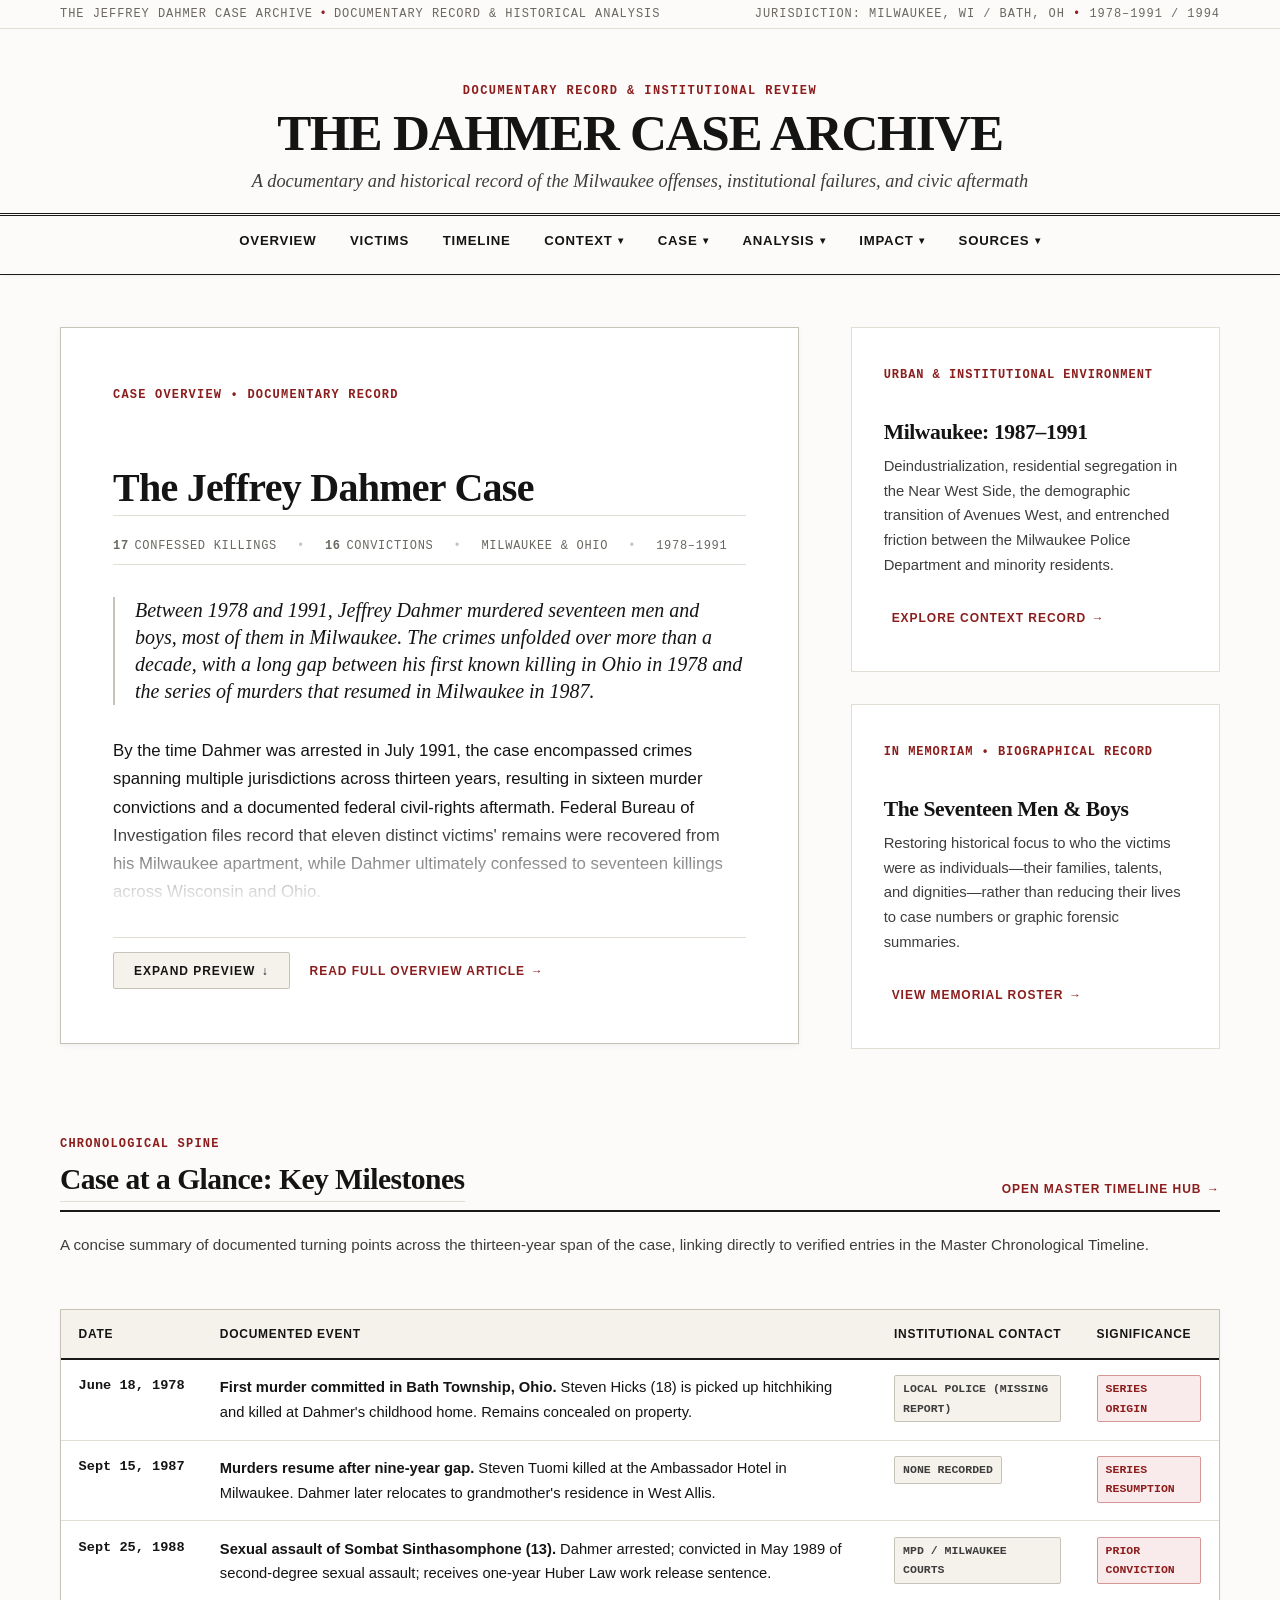
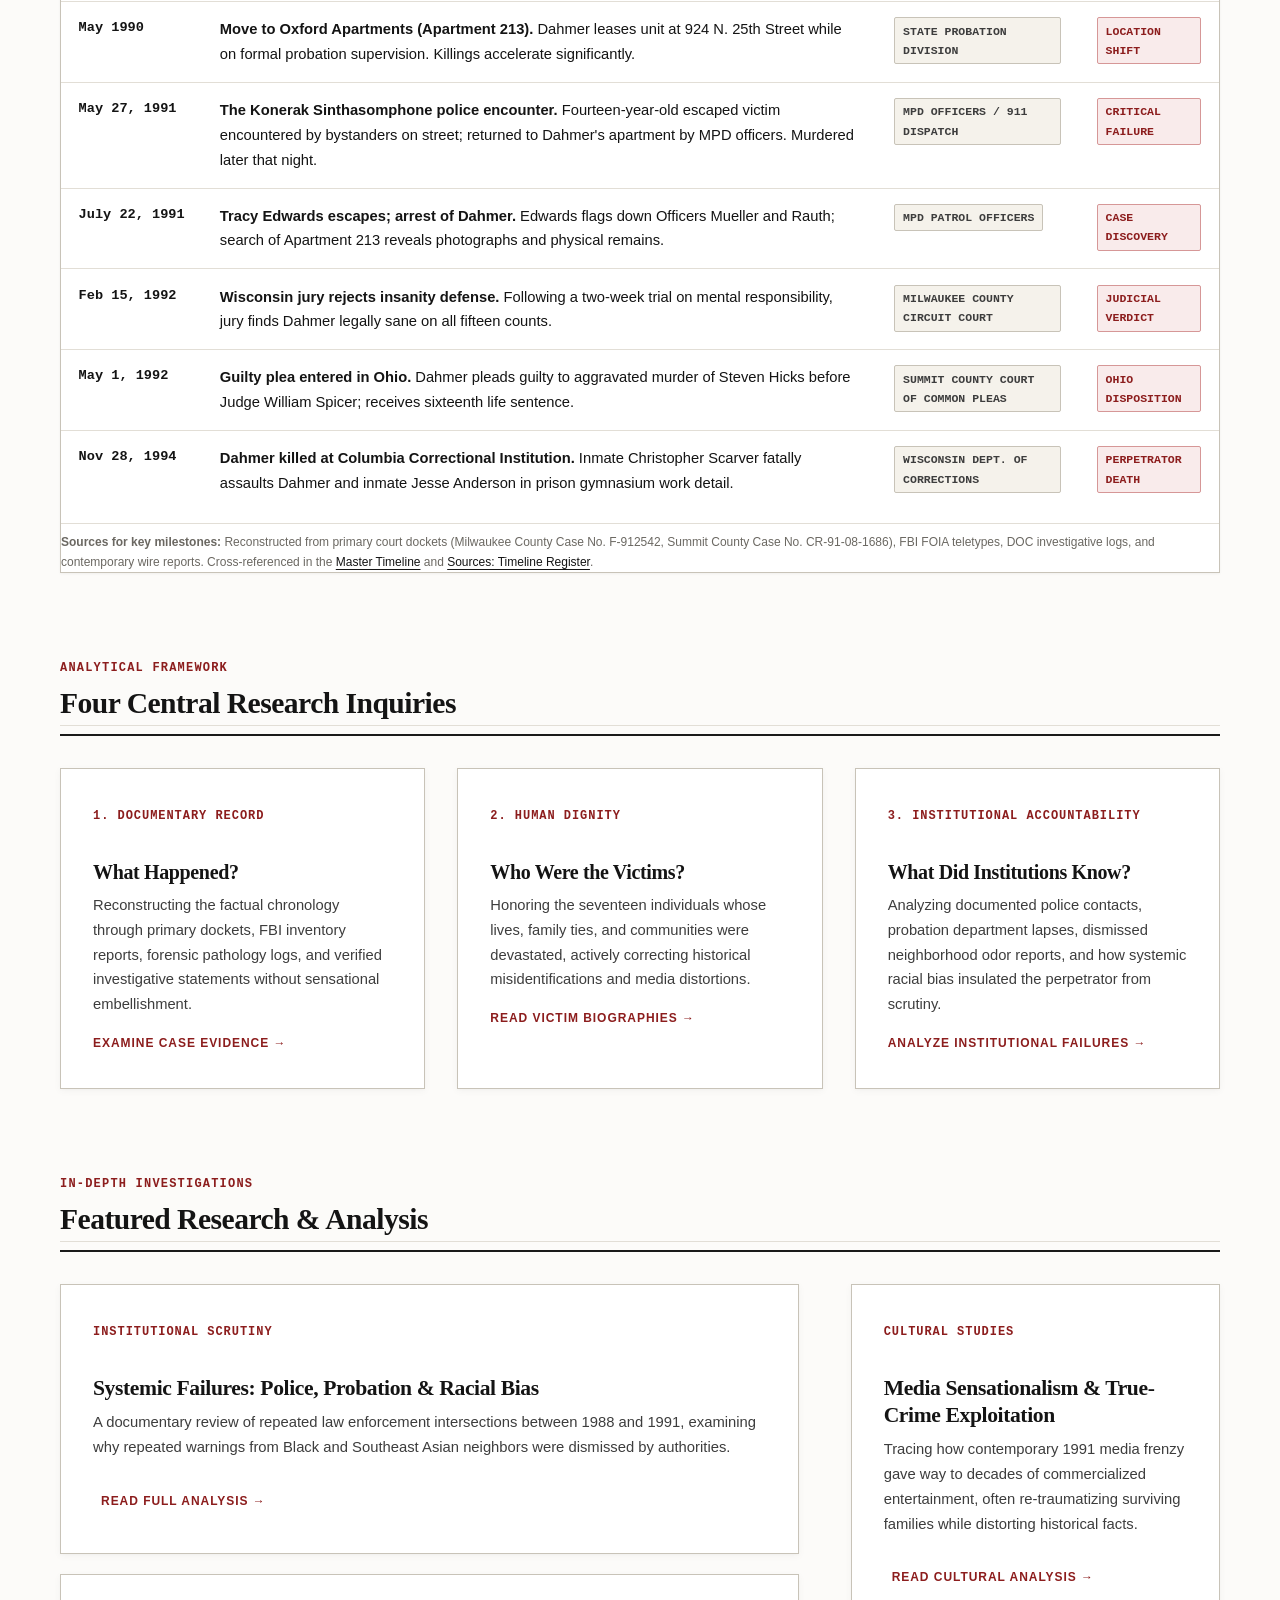
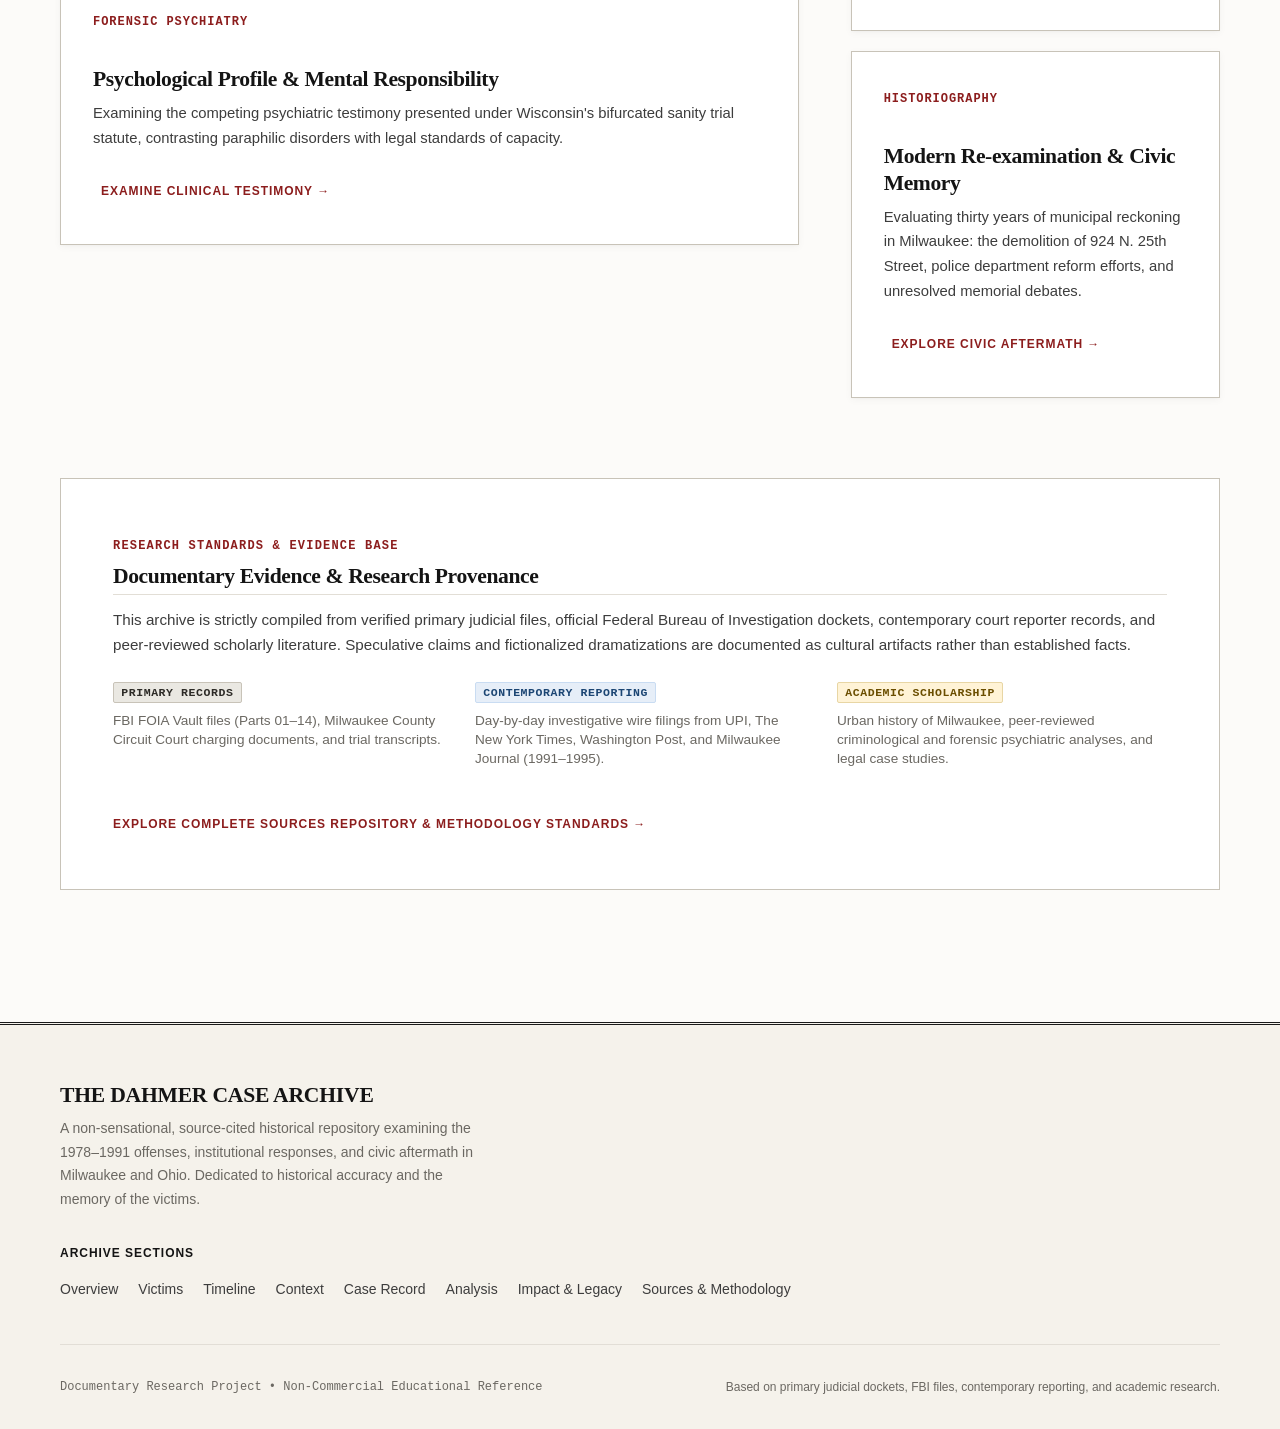
==== commit 56005cb5: "feat(phase-d): implement victims.html, build sources generator, and update prototypes - Implemented " ====
--- a/index.html
+++ b/index.html
@@ -5,9 +5,6 @@
   <meta name="viewport" content="width=device-width, initial-scale=1.0">
   <title>The Dahmer Case Archive — Documentary Record &amp; Historical Analysis</title>
   <meta name="description" content="A non-sensational, source-cited historical repository examining the 1978–1991 Jeffrey Dahmer offenses, institutional responses, and civic aftermath in Milwaukee and Ohio.">
-  <link rel="preconnect" href="https://fonts.googleapis.com">
-  <link rel="preconnect" href="https://fonts.gstatic.com" crossorigin>
-  <link href="https://fonts.googleapis.com/css2?family=Inter:wght@400;500;600;700&family=JetBrains+Mono:wght@400;500;600&family=Newsreader:ital,opsz,wght@0,6..72,400;0,6..72,700;0,6..72,800;1,6..72,400;1,6..72,700&display=swap" rel="stylesheet">
   <link rel="stylesheet" href="assets/css/variables.css">
   <link rel="stylesheet" href="assets/css/base.css">
   <link rel="stylesheet" href="assets/css/layout.css">
@@ -146,10 +143,10 @@
               Between 1978 and 1991, Jeffrey Dahmer murdered seventeen men and boys, most of them in Milwaukee. The crimes unfolded over more than a decade, with a long gap between his first known killing in Ohio in 1978 and the series of murders that resumed in Milwaukee in 1987.
             </p>
             <p>
-              By the time Dahmer was arrested in July 1991, the case had become one of the most extensive and consequential serial-murder investigations in the United States. Federal Bureau of Investigation files record that eleven victims' remains were recovered from his Milwaukee apartment, while Dahmer ultimately confessed to seventeen killings across Wisconsin and Ohio.
+              By the time Dahmer was arrested in July 1991, the case encompassed crimes spanning multiple jurisdictions across thirteen years, resulting in sixteen murder convictions and a documented federal civil-rights aftermath. Federal Bureau of Investigation files record that eleven distinct victims' remains were recovered from his Milwaukee apartment, while Dahmer ultimately confessed to seventeen killings across Wisconsin and Ohio.
             </p>
             <p>
-              The case cannot be understood only through the crimes themselves. Many of Dahmer's victims were young men from marginalized communities, including a large proportion of Black victims, while others were Asian, white, Latino, and Native American. Many encounters occurred around Milwaukee's LGBTQ nightlife and public venues where Dahmer met potential victims. The historical record places the case squarely within a Milwaukee experiencing significant racial, economic, and geographic divisions, making questions of visibility, vulnerability, and municipal institutional response central to any serious examination.
+              The case cannot be understood only through the crimes themselves. Eleven of Dahmer's seventeen victims were Black, as documented in federal civil rights dockets, while other victims were Asian, Latino, Native American, and white. Several victims were encountered in or near Milwaukee's LGBTQ social venues, while others were met at transit hubs, retail centers, and public streets. In the archive's analytical assessment, these intersections place the case squarely within a Milwaukee divided by racial, economic, and geographic segregation, making questions of visibility, vulnerability, and municipal institutional response central to any serious historical examination.
             </p>
             <p>
               The case finally came to light on the night of July 22, 1991, when Tracy Edwards escaped from Dahmer's apartment with a handcuff attached to one wrist and flagged down Milwaukee police officers at approximately 11:30 p.m. Officers followed Edwards back to 924 North 25th Street, where they arrested Dahmer and discovered human remains and photographic evidence inside Apartment 213. Investigators soon learned that the material in the apartment was connected to a prolonged, multi-jurisdictional series of killings.
@@ -157,6 +154,9 @@
             <p>
               What followed was far more than a routine criminal investigation. It exposed repeated previous police contacts, probation supervision oversights, unheeded neighborhood complaints, the catastrophic mishandling of fourteen-year-old Konerak Sinthasomphone, and the structural ways in which race, poverty, and sexuality shaped institutional response. This repository examines the documentary record beyond sensational headlines: the victims' biographies, the forensic chronology, Milwaukee's historical environment, the legal proceedings, documented psychiatric evaluations, systemic institutional failures, and decades of subsequent civic and cultural reassessment.
             </p>
+            <div class="block-citation" style="margin-top: var(--space-md); font-size: var(--text-xs); color: var(--text-muted); border-top: 1px solid var(--border-light); padding-top: var(--space-xs);">
+              <strong>Sources for this feature:</strong> Sourced from primary FBI Vault files, Milwaukee County Circuit Court charging records, Ohio judicial dockets, and contemporary press archives. See <a href="overview.html#footnotes-heading">Overview Citation Register [1]–[41]</a> and <a href="sources.html#sources-overview">Sources: Overview Tab</a>.
+            </div>
             
             <div class="overview-fade-overlay" aria-hidden="true"></div>
           </div>
@@ -313,6 +313,9 @@
               </tr>
             </tbody>
           </table>
+          <div class="block-citation" style="margin-top: var(--space-sm); padding-top: var(--space-xs); border-top: 1px solid var(--border-light); font-size: var(--text-xs); color: var(--text-muted);">
+            <strong>Sources for key milestones:</strong> Reconstructed from primary court dockets (Milwaukee County Case No. F-912542, Summit County Case No. CR-91-08-1686), FBI FOIA teletypes, DOC investigative logs, and contemporary wire reports. Cross-referenced in the <a href="timeline.html">Master Timeline</a> and <a href="sources.html#sources-timeline">Sources: Timeline Register</a>.
+          </div>
         </div>
       </section>
 
